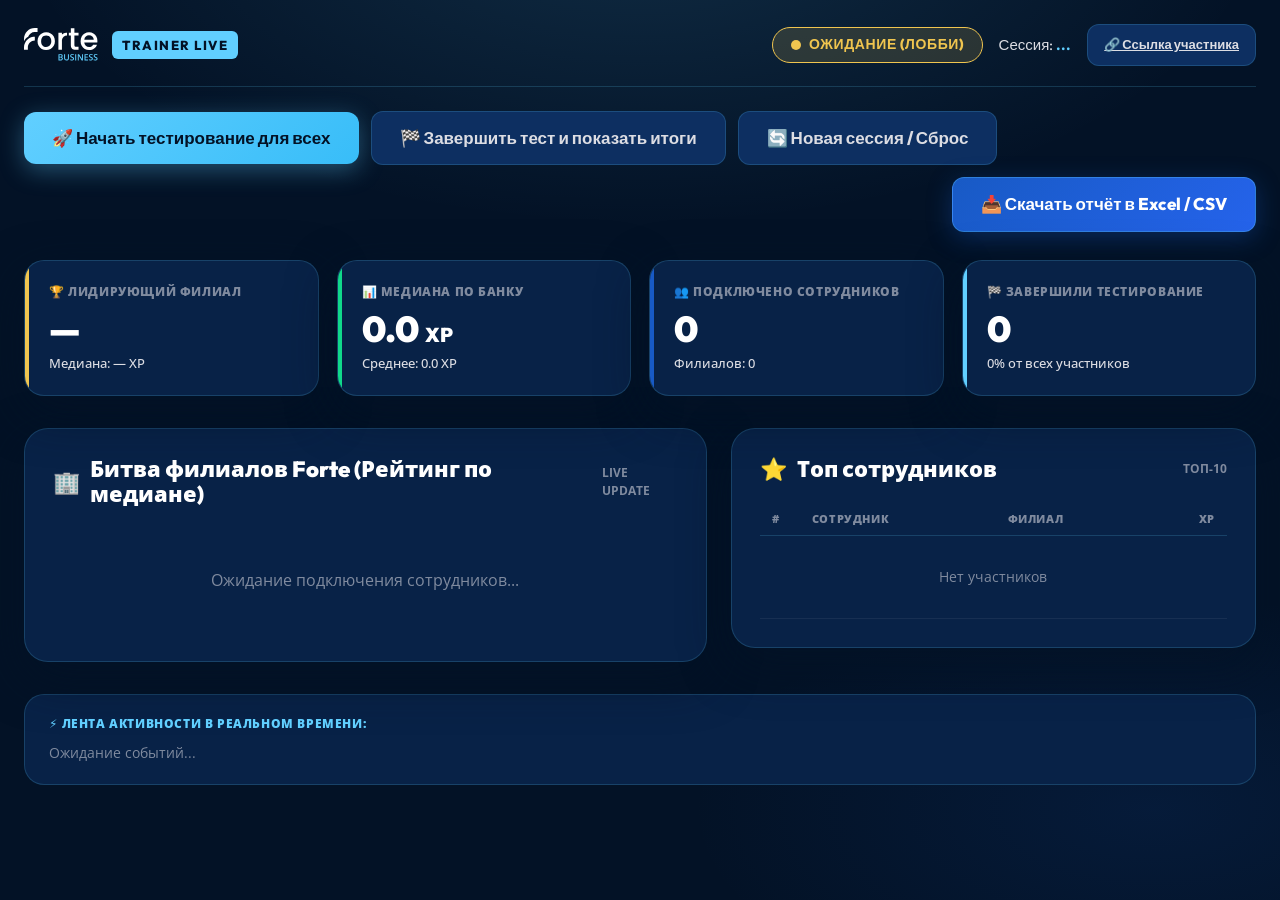
==== admin.html @ d5b1cd5f "feat: real-time filial battle ranking, trainer admin panel, and live multiplayer sync" ====
<!DOCTYPE html>
<html lang="ru">
<head>
  <meta charset="UTF-8" />
  <meta name="viewport" content="width=device-width, initial-scale=1.0" />
  <title>Forte Business — Панель тренера и битва филиалов</title>
  <link rel="preconnect" href="https://fonts.googleapis.com" />
  <link rel="preconnect" href="https://fonts.gstatic.com" crossorigin />
  <link href="https://fonts.googleapis.com/css2?family=Open+Sans:wght@300;400;500;600;700;800&family=Outfit:wght@600;700;800;900&display=swap" rel="stylesheet" />
  <link rel="stylesheet" href="style.css" />
  <style>
    /* Specific Admin & TV/Projector Styles */
    .admin-container {
      max-width: 1380px; margin: 0 auto; padding: 24px 24px 80px;
    }
    .admin-topbar {
      display: flex; align-items: center; justify-content: space-between;
      flex-wrap: wrap; gap: 16px; margin-bottom: 24px;
      padding-bottom: 20px; border-bottom: 1.5px solid var(--border);
    }
    .admin-brand {
      display: flex; align-items: center; gap: 14px;
    }
    .admin-logo { height: 34px; width: auto; }
    .admin-badge {
      font-family: 'Outfit', sans-serif; font-size: 13px; font-weight: 800;
      color: #031226; background: var(--fb-sky);
      border-radius: 6px; padding: 4px 10px; letter-spacing: 1.5px;
    }

    /* Status Pill */
    .status-indicator {
      display: inline-flex; align-items: center; gap: 8px;
      padding: 6px 18px; border-radius: 99px;
      font-family: 'Outfit', sans-serif; font-size: 14px; font-weight: 900;
      text-transform: uppercase; letter-spacing: 0.6px;
    }
    .status-indicator.lobby {
      background: rgba(240,197,79,0.15); border: 1.5px solid var(--fb-gold); color: var(--fb-gold);
    }
    .status-indicator.active {
      background: rgba(16,217,138,0.15); border: 1.5px solid var(--green); color: var(--green);
    }
    .status-indicator.finished {
      background: rgba(97,207,255,0.15); border: 1.5px solid var(--fb-sky); color: var(--fb-sky);
    }
    .status-dot {
      width: 10px; height: 10px; border-radius: 50%;
      background: currentColor; animation: pulse 1.5s infinite;
    }

    /* Action Controls */
    .admin-controls-bar {
      display: flex; gap: 12px; flex-wrap: wrap; align-items: center;
      margin-bottom: 28px;
    }

    /* KPI Grid */
    .kpi-grid {
      display: grid; grid-template-columns: repeat(auto-fit, minmax(260px, 1fr));
      gap: 18px; margin-bottom: 32px;
    }
    .kpi-card {
      background: var(--surface); border: 1.5px solid var(--border);
      border-radius: 20px; padding: 22px 24px;
      position: relative; overflow: hidden; box-shadow: var(--shadow);
    }
    .kpi-card::before {
      content: ''; position: absolute; left: 0; top: 0; bottom: 0; width: 4px;
      background: var(--fb-sky);
    }
    .kpi-card.gold::before  { background: var(--fb-gold); }
    .kpi-card.green::before { background: var(--green); }
    .kpi-card.blue::before  { background: var(--fb-blue); }

    .kpi-label {
      font-size: 12px; font-weight: 800; color: var(--muted);
      text-transform: uppercase; letter-spacing: 0.6px; margin-bottom: 8px;
    }
    .kpi-value {
      font-family: 'Outfit', sans-serif; font-size: 36px; font-weight: 900;
      color: #fff; line-height: 1.1; margin-bottom: 4px;
    }
    .kpi-sub { font-size: 13px; color: var(--text2); font-weight: 500; }

    /* Battle & Leaderboard Grid */
    .battle-grid {
      display: grid; grid-template-columns: 1.3fr 1fr; gap: 24px;
      align-items: start; margin-bottom: 32px;
    }
    @media (max-width: 960px) {
      .battle-grid { grid-template-columns: 1fr; }
    }

    /* Filial Battle Cards */
    .filial-battle-box {
      background: var(--surface); border: 1.5px solid var(--border);
      border-radius: 24px; padding: 28px; box-shadow: var(--shadow);
    }
    .section-header-row {
      display: flex; align-items: center; justify-content: space-between;
      margin-bottom: 20px;
    }
    .filial-list {
      display: flex; flex-direction: column; gap: 12px;
    }
    .filial-item {
      background: var(--surface2); border: 1.5px solid var(--border);
      border-radius: 16px; padding: 14px 18px;
      display: flex; flex-direction: column; gap: 8px;
      transition: all 0.25s ease;
    }
    .filial-item.rank-1 {
      border-color: var(--fb-gold);
      background: linear-gradient(135deg, rgba(240,197,79,0.12), var(--surface2));
      box-shadow: 0 0 24px rgba(240,197,79,0.2);
    }
    .filial-item.rank-2 {
      border-color: var(--fb-sky);
      background: linear-gradient(135deg, rgba(97,207,255,0.1), var(--surface2));
    }
    .filial-item.rank-3 {
      border-color: #f97316;
      background: linear-gradient(135deg, rgba(249,115,22,0.1), var(--surface2));
    }
    .filial-item-top {
      display: flex; align-items: center; justify-content: space-between;
    }
    .filial-rank-name {
      display: flex; align-items: center; gap: 12px;
    }
    .filial-pos-badge {
      font-family: 'Outfit', sans-serif; font-size: 15px; font-weight: 900;
      width: 32px; height: 32px; border-radius: 8px;
      display: flex; align-items: center; justify-content: center;
      background: var(--surface3); color: var(--text2);
    }
    .filial-item.rank-1 .filial-pos-badge { background: var(--fb-gold); color: #031226; }
    .filial-item.rank-2 .filial-pos-badge { background: var(--fb-sky); color: #031226; }
    .filial-item.rank-3 .filial-pos-badge { background: #f97316; color: #fff; }

    .filial-title {
      font-family: 'Outfit', sans-serif; font-size: 18px; font-weight: 800; color: #fff;
    }
    .filial-metrics {
      display: flex; align-items: baseline; gap: 14px;
    }
    .filial-median-pill {
      font-family: 'Outfit', sans-serif; font-size: 18px; font-weight: 900;
      color: var(--fb-sky);
    }
    .filial-count-tag {
      font-size: 12px; color: var(--muted); font-weight: 600;
    }
    .filial-bar-rail {
      height: 8px; background: var(--surface3); border-radius: 99px; overflow: hidden;
    }
    .filial-bar-fill {
      height: 100%; border-radius: 99px;
      background: linear-gradient(90deg, var(--fb-blue), var(--fb-sky));
      transition: width 0.6s cubic-bezier(0.34, 1.56, 0.64, 1);
    }

    /* Player Leaderboard */
    .player-leaderboard-box {
      background: var(--surface); border: 1.5px solid var(--border);
      border-radius: 24px; padding: 28px; box-shadow: var(--shadow);
    }
    .player-table {
      width: 100%; border-collapse: collapse;
    }
    .player-table th {
      text-align: left; font-size: 11px; font-weight: 800; color: var(--muted);
      text-transform: uppercase; letter-spacing: 0.6px; padding: 8px 12px;
      border-bottom: 1.5px solid var(--border);
    }
    .player-table td {
      padding: 12px; border-bottom: 1px solid rgba(255,255,255,0.06);
      font-size: 14px; vertical-align: middle;
    }
    .player-name-cell {
      display: flex; align-items: center; gap: 10px; font-weight: 700;
    }
    .player-filial-tag {
      display: inline-block; font-size: 11px; font-weight: 700;
      background: var(--surface2); border: 1px solid var(--border);
      border-radius: 6px; padding: 2px 8px; color: var(--fb-sky);
    }

    /* Live Feed */
    .live-feed-box {
      background: var(--surface); border: 1.5px solid var(--border);
      border-radius: 20px; padding: 20px 24px;
    }
    .live-feed-list {
      display: flex; flex-direction: column; gap: 8px; max-height: 180px; overflow-y: auto;
    }
    .feed-item {
      font-size: 13.5px; color: var(--text2); display: flex; align-items: center; gap: 10px;
    }
    .feed-time { font-size: 11px; color: var(--muted); font-family: monospace; }
  </style>
</head>
<body>
  <div class="admin-container">
    <!-- Top Bar -->
    <header class="admin-topbar">
      <div class="admin-brand">
        <img src="content/forte-business-dark.svg" alt="Forte Business" class="admin-logo" />
        <span class="admin-badge">TRAINER LIVE</span>
      </div>

      <div style="display:flex;align-items:center;gap:16px;">
        <div class="status-indicator lobby" id="session-status-badge">
          <span class="status-dot"></span>
          <span id="session-status-text">ОЖИДАНИЕ (ЛОББИ)</span>
        </div>
        <div style="font-family:'Outfit',sans-serif;font-size:15px;color:var(--text2);">
          Сессия: <strong id="session-id-display" style="color:var(--fb-sky);">...</strong>
        </div>
        <a href="/" target="_blank" class="btn btn-ghost" style="min-height:42px;padding:8px 16px;font-size:13px;">
          🔗 Ссылка участника
        </a>
      </div>
    </header>

    <!-- Admin Controls Bar -->
    <div class="admin-controls-bar">
      <button class="btn btn-primary" id="btn-start" style="min-height:50px;">
        🚀 Начать тестирование для всех
      </button>
      <button class="btn btn-ghost" id="btn-finish" style="min-height:50px;">
        🏁 Завершить тест и показать итоги
      </button>
      <button class="btn btn-ghost" id="btn-reset" style="min-height:50px;">
        🔄 Новая сессия / Сброс
      </button>
      <button class="btn btn-gold" id="btn-export" style="min-height:50px;margin-left:auto;">
        📥 Скачать отчёт в Excel / CSV
      </button>
    </div>

    <!-- Big KPI Grid -->
    <div class="kpi-grid">
      <div class="kpi-card gold">
        <div class="kpi-label">🏆 Лидирующий филиал</div>
        <div class="kpi-value" id="kpi-leader-filial">—</div>
        <div class="kpi-sub" id="kpi-leader-sub">Медиана: — XP</div>
      </div>

      <div class="kpi-card green">
        <div class="kpi-label">📊 Медиана по банку</div>
        <div class="kpi-value" id="kpi-bank-median">0.0 <span style="font-size:20px;">XP</span></div>
        <div class="kpi-sub" id="kpi-bank-avg">Среднее: 0.0 XP</div>
      </div>

      <div class="kpi-card blue">
        <div class="kpi-label">👥 Подключено сотрудников</div>
        <div class="kpi-value" id="kpi-total-players">0</div>
        <div class="kpi-sub" id="kpi-filials-count">Филиалов: 0</div>
      </div>

      <div class="kpi-card">
        <div class="kpi-label">🏁 Завершили тестирование</div>
        <div class="kpi-value" id="kpi-finished-players">0</div>
        <div class="kpi-sub" id="kpi-finished-pct">0% от всех участников</div>
      </div>
    </div>

    <!-- Main Live Arena -->
    <div class="battle-grid">
      <!-- Left: Battle of Filials -->
      <div class="filial-battle-box">
        <div class="section-header-row">
          <h2 style="font-size:22px;font-weight:900;display:flex;align-items:center;gap:10px;">
            <span>🏢</span> Битва филиалов Forte (Рейтинг по медиане)
          </h2>
          <span style="font-size:12px;color:var(--muted);font-weight:700;">LIVE UPDATE</span>
        </div>

        <div class="filial-list" id="filial-list">
          <div style="text-align:center;color:var(--muted);padding:40px 0;">
            Ожидание подключения сотрудников...
          </div>
        </div>
      </div>

      <!-- Right: Individual Top Players -->
      <div class="player-leaderboard-box">
        <div class="section-header-row">
          <h2 style="font-size:22px;font-weight:900;display:flex;align-items:center;gap:10px;">
            <span>⭐</span> Топ сотрудников
          </h2>
          <span style="font-size:12px;color:var(--muted);font-weight:700;">ТОП-10</span>
        </div>

        <table class="player-table">
          <thead>
            <tr>
              <th style="width:40px;">#</th>
              <th>Сотрудник</th>
              <th>Филиал</th>
              <th style="text-align:right;">XP</th>
            </tr>
          </thead>
          <tbody id="player-table-body">
            <tr>
              <td colspan="4" style="text-align:center;color:var(--muted);padding:30px 0;">
                Нет участников
              </td>
            </tr>
          </tbody>
        </table>
      </div>
    </div>

    <!-- Live Event Feed -->
    <div class="live-feed-box">
      <div style="font-size:12px;font-weight:800;color:var(--fb-sky);text-transform:uppercase;letter-spacing:0.6px;margin-bottom:10px;">
        ⚡ Лента активности в реальном времени:
      </div>
      <div class="live-feed-list" id="live-feed-list">
        <div class="feed-item" style="color:var(--muted);">Ожидание событий...</div>
      </div>
    </div>
  </div>

  <script>
    const ADMIN_PWD = 'forte2026';
    let pollInterval = null;

    async function fetchStats() {
      try {
        const resp = await fetch('/api/stats?t=' + Date.now());
        if (!resp.ok) return;
        const data = await resp.json();
        renderDashboard(data);
      } catch (e) {
        console.error('Fetch error:', e);
      }
    }

    function renderDashboard(data) {
      // Status Badge
      const statusBadge = document.getElementById('session-status-badge');
      const statusText  = document.getElementById('session-status-text');
      const sessId      = document.getElementById('session-id-display');

      sessId.textContent = data.sessionId || '—';
      if (data.status === 'lobby') {
        statusBadge.className = 'status-indicator lobby';
        statusText.textContent = '⏳ ОЖИДАНИЕ (ЛОББИ)';
      } else if (data.status === 'active') {
        statusBadge.className = 'status-indicator active';
        statusText.textContent = '⚡ ИДЁТ ТЕСТИРОВАНИЕ';
      } else {
        statusBadge.className = 'status-indicator finished';
        statusText.textContent = '🏁 ТЕСТ ЗАВЕРШЁН';
      }

      // KPI
      document.getElementById('kpi-bank-median').innerHTML = `${data.bankMedianXP} <span style="font-size:20px;">XP</span>`;
      document.getElementById('kpi-bank-avg').textContent = `Среднее: ${data.bankAvgXP} XP`;
      document.getElementById('kpi-total-players').textContent = data.totalPlayers;
      document.getElementById('kpi-filials-count').textContent = `Филиалов: ${data.filials.length}`;
      document.getElementById('kpi-finished-players').textContent = data.finishedPlayers;

      const pct = data.totalPlayers > 0 ? Math.round((data.finishedPlayers / data.totalPlayers) * 100) : 0;
      document.getElementById('kpi-finished-pct').textContent = `${pct}% от всех участников`;

      // Top Filial
      const topFilial = data.filials[0];
      if (topFilial) {
        document.getElementById('kpi-leader-filial').textContent = topFilial.filial;
        document.getElementById('kpi-leader-sub').textContent = `Медиана: ${topFilial.medianXP} XP (${topFilial.count} чел.)`;
      } else {
        document.getElementById('kpi-leader-filial').textContent = '—';
        document.getElementById('kpi-leader-sub').textContent = 'Медиана: —';
      }

      // Filial Battle List
      const filialContainer = document.getElementById('filial-list');
      if (data.filials.length === 0) {
        filialContainer.innerHTML = `
          <div style="text-align:center;color:var(--muted);padding:40px 0;">
            Ожидание подключения сотрудников по филиалам...
          </div>
        `;
      } else {
        const maxMed = Math.max(...data.filials.map(f => f.medianXP), 1);
        filialContainer.innerHTML = data.filials.map(f => {
          const rankCls = f.rank <= 3 ? `rank-${f.rank}` : '';
          const barWidth = Math.min(100, Math.max(10, Math.round((f.medianXP / maxMed) * 100)));
          const medal = f.rank === 1 ? '🥇' : f.rank === 2 ? '🥈' : f.rank === 3 ? '🥉' : f.rank;

          return `
            <div class="filial-item ${rankCls}">
              <div class="filial-item-top">
                <div class="filial-rank-name">
                  <div class="filial-pos-badge">${medal}</div>
                  <div class="filial-title">${esc(f.filial)}</div>
                </div>
                <div class="filial-metrics">
                  <span class="filial-median-pill">${f.medianXP} XP</span>
                  <span class="filial-count-tag">${f.count} чел.</span>
                </div>
              </div>
              <div class="filial-bar-rail">
                <div class="filial-bar-fill" style="width:${barWidth}%;"></div>
              </div>
            </div>
          `;
        }).join('');
      }

      // Player Leaderboard Table
      const pTable = document.getElementById('player-table-body');
      if (data.leaderboard.length === 0) {
        pTable.innerHTML = `<tr><td colspan="4" style="text-align:center;color:var(--muted);padding:30px 0;">Нет участников</td></tr>`;
      } else {
        pTable.innerHTML = data.leaderboard.slice(0, 10).map((p, idx) => {
          const medal = idx === 0 ? '🥇' : idx === 1 ? '🥈' : idx === 2 ? '🥉' : idx + 1;
          return `
            <tr>
              <td style="font-weight:800;color:${idx < 3 ? 'var(--fb-sky)' : 'var(--muted)'};">${medal}</td>
              <td>
                <div class="player-name-cell">
                  <span style="font-size:20px;">${p.avatar || '👤'}</span>
                  <span>${esc(p.name)}</span>
                </div>
              </td>
              <td>
                <span class="player-filial-tag">${esc(p.filial)}</span>
              </td>
              <td style="text-align:right;font-family:'Outfit',sans-serif;font-weight:900;color:var(--fb-sky);font-size:16px;">
                ${p.xp}
              </td>
            </tr>
          `;
        }).join('');
      }

      // Live Feed
      const feedContainer = document.getElementById('live-feed-list');
      if (data.recentEvents && data.recentEvents.length > 0) {
        feedContainer.innerHTML = data.recentEvents.slice().reverse().map(ev => `
          <div class="feed-item">
            <span class="feed-time">${esc(ev.time)}</span>
            <span>${esc(ev.text)}</span>
          </div>
        `).join('');
      }
    }

    const esc = s => String(s == null ? '' : s).replace(/[&<>"']/g, c =>
      ({ '&':'&amp;', '<':'&lt;', '>':'&gt;', '"':'&quot;', "'":'&#39;' }[c]));

    // Actions
    document.getElementById('btn-start').addEventListener('click', async () => {
      if (!confirm('Запустить тестирование для всех подключенных участников?')) return;
      await fetch('/api/admin/start', {
        method: 'POST',
        headers: { 'Content-Type': 'application/json' },
        body: JSON.stringify({ password: ADMIN_PWD })
      });
      fetchStats();
    });

    document.getElementById('btn-finish').addEventListener('click', async () => {
      if (!confirm('Завершить тестирование и подвести итоги битвы филиалов?')) return;
      await fetch('/api/admin/finish', {
        method: 'POST',
        headers: { 'Content-Type': 'application/json' },
        body: JSON.stringify({ password: ADMIN_PWD })
      });
      fetchStats();
    });

    document.getElementById('btn-reset').addEventListener('click', async () => {
      if (!confirm('Сбросить текущую сессию и открыть чистое лобби для новой группы?')) return;
      await fetch('/api/admin/reset', {
        method: 'POST',
        headers: { 'Content-Type': 'application/json' },
        body: JSON.stringify({ password: ADMIN_PWD })
      });
      fetchStats();
    });

    document.getElementById('btn-export').addEventListener('click', () => {
      window.location.href = `/api/admin/export?pwd=${ADMIN_PWD}`;
    });

    // Start live polling every 2 seconds
    fetchStats();
    pollInterval = setInterval(fetchStats, 2000);
  </script>
</body>
</html>
---- style.css ----
/* ============================================================
   FORTE BUSINESS QUEST — Design System & Visual Engine
   Strictly aligned with official Forte Business Brandbook:
   - Primary: Forte Business Navy (#072146)
   - Brand Accent: Forte Sky Blue (#61CFFF)
   - Interactive Blue: (#185AC5)
   - Secondary / Coral: (#FC9385)
   - Gold Swatch: (#F0C54F)
   - Typography: Open Sans (Google Fonts) & Outfit Display
   ============================================================ */

@import url('https://fonts.googleapis.com/css2?family=Open+Sans:wght@300;400;500;600;700;800&family=Outfit:wght@600;700;800;900&display=swap');

/* ── Forte Business Brand Tokens ── */
:root {
  /* Brandbook Palette */
  --fb-navy:         #072146;   /* Official Forte Business Primary Navy */
  --fb-sky:          #61CFFF;   /* Official Forte Business Sky Blue */
  --fb-sky-glow:     rgba(97, 207, 255, 0.4);
  --fb-sky-dim:      rgba(97, 207, 255, 0.15);
  --fb-blue:         #185AC5;   /* Forte Digital Interactive Blue */
  --fb-blue-hover:   #1e6ce6;
  --fb-dark:         #031226;   /* Main background */
  --fb-dark-alt:     #051833;
  --fb-card:         #082247;   /* Elevated card surface */
  --fb-card2:        #0d2f61;   /* Hover / Input surface */
  --fb-card3:        #133c7b;   /* Highlight surface */
  --fb-slate:        #808B9F;   /* Brandbook Slate / Muted */
  --fb-coral:        #FC9385;   /* Brandbook Coral Sunshine */
  --fb-gold:         #F0C54F;   /* Brandbook Gold (XP / Badges) */
  --fb-green:        #10D98A;   /* Success */
  --fb-red:          #FF5572;   /* Error */

  /* Aliases */
  --bg:              var(--fb-dark);
  --bg2:             var(--fb-dark-alt);
  --surface:         var(--fb-card);
  --surface2:        var(--fb-card2);
  --surface3:        var(--fb-card3);
  --border:          rgba(97, 207, 255, 0.18);
  --border2:         rgba(97, 207, 255, 0.35);
  --blue:            var(--fb-sky);
  --blue-dim:        var(--fb-blue);
  --gold:            var(--fb-gold);
  --green:           var(--fb-green);
  --red:             var(--fb-coral);
  --text:            #FFFFFF;
  --text2:           #DCDDE3;
  --muted:           var(--fb-slate);

  --radius:          20px;
  --radius-sm:       12px;
  --radius-xs:       8px;
  --shadow:          0 16px 48px rgba(3, 18, 38, 0.7);
  --shadow-neon:     0 0 32px rgba(97, 207, 255, 0.25);
  --tr:              0.22s cubic-bezier(0.4, 0, 0.2, 1);
  font-family: 'Open Sans', system-ui, -apple-system, sans-serif;
}

/* ── Reset & Base ── */
*, *::before, *::after { box-sizing: border-box; margin: 0; padding: 0; }
html { scroll-behavior: smooth; }
body {
  background: var(--bg);
  background-image: 
    radial-gradient(ellipse 70% 50% at 50% -10%, rgba(97,207,255,0.14) 0%, transparent 70%),
    radial-gradient(ellipse 60% 40% at 90% 90%, rgba(24,90,197,0.12) 0%, transparent 60%);
  color: var(--text);
  min-height: 100vh;
  line-height: 1.55;
  -webkit-font-smoothing: antialiased;
  overflow-x: hidden;
}
h1,h2,h3,h4 { font-family: 'Outfit', 'Open Sans', sans-serif; line-height: 1.15; }
button { cursor: pointer; font-family: inherit; }

/* ── Confetti Canvas ── */
#confetti-canvas {
  position: fixed; inset: 0;
  pointer-events: none; z-index: 9999;
  display: none;
}

#root { min-height: 100vh; }

/* ── Splash ── */
.splash {
  display: flex; flex-direction: column;
  align-items: center; justify-content: center;
  min-height: 100vh; gap: 16px;
  animation: fadeIn 0.4s ease;
}
.splash-logo-img { width: 220px; height: auto; animation: float 2.5s ease-in-out infinite; }
.splash-title {
  font-family: 'Outfit', sans-serif; font-size: 28px; font-weight: 900;
  color: var(--fb-sky); letter-spacing: 4px;
}
.splash-sub   { color: var(--muted); font-size: 15px; font-weight: 500; }

/* ══════════════════════════════════════════
   HUD (Top Header)
══════════════════════════════════════════ */
.hud {
  position: sticky; top: 0; z-index: 200;
  background: rgba(7, 33, 70, 0.92);
  backdrop-filter: blur(14px); -webkit-backdrop-filter: blur(14px);
  border-bottom: 1.5px solid var(--border);
  padding: 12px 24px;
  display: flex; align-items: center; gap: 16px;
}
.hud-logo {
  display: flex; align-items: center; gap: 10px;
  text-decoration: none; transition: transform var(--tr);
}
.hud-logo:hover { transform: scale(1.03); }
.forte-logo-img { height: 28px; width: auto; display: block; }
.hud-app-tag {
  font-family: 'Outfit', sans-serif; font-size: 13px; font-weight: 900;
  color: #031226; background: var(--fb-sky);
  border-radius: 6px; padding: 3px 8px; letter-spacing: 1.5px;
}
.hud-sep { width: 1.5px; height: 26px; background: var(--border); margin: 0 4px; }
.hud-av  { font-size: 26px; }
.hud-name { font-weight: 700; font-size: 14px; color: var(--text); }
.hud-rank {
  font-size: 12px; font-weight: 700;
  background: var(--surface2); border: 1px solid var(--border);
  border-radius: 99px; padding: 4px 12px; color: var(--fb-sky);
  display: flex; align-items: center; gap: 5px;
}
.hud-pill {
  display: flex; align-items: center; gap: 6px;
  background: linear-gradient(135deg, rgba(97,207,255,0.18), rgba(97,207,255,0.06));
  border: 1px solid var(--fb-sky); border-radius: 99px;
  padding: 4px 14px; margin-left: auto;
}
.hud-pill-lbl { font-size: 11px; font-weight: 800; color: var(--fb-sky); }
.hud-pill-val { font-family: 'Outfit', sans-serif; font-size: 16px; font-weight: 900; color: #fff; }
.hud-btn {
  background: var(--surface2); border: 1px solid var(--border);
  border-radius: 99px; color: var(--text2); font-size: 13px; font-weight: 700;
  padding: 8px 16px; transition: all var(--tr);
  display: flex; align-items: center; gap: 6px;
}
.hud-btn:hover { background: var(--surface3); border-color: var(--fb-sky); color: #fff; }

/* ══════════════════════════════════════════
   LOGIN SCREEN
══════════════════════════════════════════ */
.login-screen {
  min-height: 100vh;
  display: flex; align-items: center; justify-content: center;
  padding: 24px; position: relative; overflow: hidden;
}
.login-bg {
  position: absolute; inset: 0;
  background:
    radial-gradient(ellipse 60% 50% at 20% 30%, rgba(97,207,255,0.18) 0%, transparent 70%),
    radial-gradient(ellipse 50% 60% at 80% 70%, rgba(24,90,197,0.14) 0%, transparent 70%),
    radial-gradient(ellipse 40% 40% at 50% 10%, rgba(7,33,70,0.3) 0%, transparent 60%);
}
.login-card {
  position: relative;
  background: var(--surface);
  border: 1.5px solid var(--border);
  border-radius: 28px;
  padding: 44px 38px;
  max-width: 530px; width: 100%;
  box-shadow: var(--shadow);
  animation: slideUp 0.4s ease;
}
.login-brand-header {
  text-align: center; margin-bottom: 24px;
}
.login-logo-img {
  width: 200px; height: auto; margin-bottom: 12px;
  filter: drop-shadow(0 4px 18px rgba(97,207,255,0.3));
}
.login-title    { text-align: center; font-size: 30px; font-weight: 900; margin-bottom: 8px; color: #fff; }
.login-title span { color: var(--fb-sky); }
.login-subtitle { text-align: center; color: var(--text2); font-size: 14.5px; line-height: 1.65; margin-bottom: 26px; }

.field-label    { display: block; font-size: 13px; font-weight: 700; color: var(--fb-sky); margin-bottom: 8px; letter-spacing: 0.3px; }
.field-input {
  width: 100%; background: var(--surface2);
  border: 1.5px solid var(--border); border-radius: var(--radius-sm);
  padding: 16px 18px; font-size: 16.5px; font-family: 'Open Sans', sans-serif;
  color: var(--text); outline: none;
  transition: border-color var(--tr), box-shadow var(--tr);
  margin-bottom: 22px;
}
.field-input:focus { border-color: var(--fb-sky); box-shadow: 0 0 0 3px rgba(97,207,255,0.22); }
.avatar-label { display: block; font-size: 13px; font-weight: 700; color: var(--fb-sky); margin-bottom: 12px; }
.avatar-grid  { display: grid; grid-template-columns: repeat(5,1fr); gap: 10px; margin-bottom: 26px; }
.avatar-btn {
  aspect-ratio: 1; background: var(--surface2);
  border: 2px solid var(--border); border-radius: 14px;
  font-size: 28px; display: flex; align-items: center; justify-content: center;
  transition: all var(--tr);
}
.avatar-btn:hover { border-color: var(--fb-sky); background: var(--surface3); transform: scale(1.08); }
.avatar-btn.active {
  border-color: var(--fb-sky);
  background: var(--fb-sky-dim);
  box-shadow: 0 0 20px var(--fb-sky-glow);
  transform: scale(1.1);
}

/* ══════════════════════════════════════════
   BUTTONS
══════════════════════════════════════════ */
.btn {
  display: inline-flex; align-items: center; justify-content: center; gap: 9px;
  padding: 16px 28px; border-radius: var(--radius-sm);
  font-family: 'Outfit', sans-serif; font-size: 17px; font-weight: 800;
  border: none; outline: none; transition: all var(--tr);
  user-select: none; min-height: 56px; text-align: center; line-height: 1.2;
}
.btn:focus-visible { outline: 3px solid var(--fb-sky); outline-offset: 3px; }
.btn:active        { transform: scale(0.97); }

/* Forte Business Signature Primary Button (Sky Blue) */
.btn-primary {
  background: linear-gradient(135deg, var(--fb-sky), #38bdf8);
  color: #031226; box-shadow: 0 6px 24px rgba(97,207,255,0.35);
}
.btn-primary:hover {
  transform: translateY(-2px);
  box-shadow: 0 8px 30px rgba(97,207,255,0.55);
}

.btn-gold {
  background: linear-gradient(135deg, var(--fb-blue), #2563eb);
  color: #fff; box-shadow: 0 6px 24px rgba(24,90,197,0.35);
  border: 1px solid rgba(97,207,255,0.3);
}
.btn-gold:hover { transform: translateY(-2px); box-shadow: 0 8px 30px rgba(24,90,197,0.55); }

.btn-ghost {
  background: var(--surface2); color: var(--text2);
  border: 1.5px solid var(--border);
}
.btn-ghost:hover { background: var(--surface3); color: #fff; border-color: var(--fb-sky); }
.btn-full { width: 100%; }
.btn:disabled { opacity: 0.45; cursor: not-allowed; pointer-events: none; }

/* ══════════════════════════════════════════
   MAP / CASES SCREEN
══════════════════════════════════════════ */
.map-screen { max-width: 1140px; margin: 0 auto; padding: 32px 20px 80px; }
.map-hero {
  text-align: center; margin-bottom: 36px;
  animation: fadeIn 0.4s ease;
}
.map-hero-badge {
  display: inline-flex; align-items: center; gap: 8px;
  background: var(--fb-sky-dim); border: 1px solid var(--fb-sky);
  border-radius: 99px; padding: 6px 18px; font-size: 13px; font-weight: 800;
  color: var(--fb-sky); margin-bottom: 14px;
}
.map-title { font-size: 38px; font-weight: 900; margin-bottom: 10px; color: #fff; }
.map-sub   { color: var(--text2); font-size: 16px; max-width: 650px; margin: 0 auto; line-height: 1.6; }

.case-grid { display: grid; grid-template-columns: repeat(auto-fill, minmax(330px, 1fr)); gap: 22px; margin-bottom: 38px; }
.case-card {
  background: var(--surface);
  border: 1.5px solid var(--border);
  border-radius: 22px; padding: 26px;
  display: flex; flex-direction: column; gap: 14px;
  transition: all 0.28s ease; cursor: pointer;
  position: relative; overflow: hidden;
}
.case-card::before {
  content: ''; position: absolute; top: 0; left: 0; right: 0; height: 4px;
  background: var(--fb-sky); transition: opacity var(--tr); opacity: 0.7;
}

.case-card:hover {
  transform: translateY(-5px);
  border-color: var(--fb-sky);
  box-shadow: 0 16px 40px rgba(3,18,38,0.7), var(--shadow-neon);
}
.case-card:hover::before { opacity: 1; height: 5px; }

.case-top { display: flex; align-items: center; justify-content: space-between; }
.case-icon {
  width: 54px; height: 54px; border-radius: 16px;
  background: var(--surface2); border: 1px solid var(--border);
  display: flex; align-items: center; justify-content: center;
  font-size: 30px;
}
.case-badges { display: flex; gap: 6px; }
.badge {
  font-size: 11px; font-weight: 800; border-radius: 99px;
  padding: 4px 10px; text-transform: uppercase; letter-spacing: 0.4px;
}
.badge-done { background: rgba(16,217,138,0.18); color: var(--green); border: 1px solid rgba(16,217,138,0.3); }
.badge-kind { background: var(--surface2); color: var(--fb-sky); border: 1px solid var(--border); }
.case-client { font-size: 13px; font-weight: 700; color: var(--fb-sky); letter-spacing: 0.3px; }
.case-title { font-family: 'Outfit', sans-serif; font-size: 18px; font-weight: 800; line-height: 1.35; color: var(--text); }
.case-request { font-size: 13.5px; color: var(--text2); line-height: 1.55; flex: 1; }
.case-footer {
  display: flex; align-items: center; justify-content: space-between;
  padding-top: 14px; border-top: 1px solid var(--border);
}
.case-footer-meta { font-size: 12px; color: var(--muted); font-weight: 600; }
.case-cta {
  background: none; border: none; font-family: 'Outfit', sans-serif;
  font-weight: 800; font-size: 14px; color: var(--fb-sky);
  display: flex; align-items: center; gap: 4px; transition: gap var(--tr);
}
.case-card:hover .case-cta { color: #fff; gap: 7px; }

/* ══════════════════════════════════════════
   VISUAL NOVEL / CONVERSATION ENGINE
══════════════════════════════════════════ */
.convo-screen { max-width: 1180px; margin: 0 auto; padding: 22px 20px 80px; }

.convo-nav {
  display: flex; align-items: center; justify-content: space-between;
  margin-bottom: 18px; flex-wrap: wrap; gap: 12px;
}
.back-btn {
  background: var(--surface2); border: 1px solid var(--border);
  color: var(--text2); border-radius: 99px; padding: 8px 18px;
  font-size: 13.5px; font-weight: 700; transition: all var(--tr);
}
.back-btn:hover { background: var(--surface3); color: #fff; border-color: var(--fb-sky); }
.convo-case-title {
  font-family: 'Outfit', sans-serif; font-weight: 800; font-size: 16px;
  color: var(--fb-sky); max-width: 650px; text-overflow: ellipsis; overflow: hidden; white-space: nowrap;
}

/* Stage Stepper */
.game-stepper {
  background: var(--surface); border: 1px solid var(--border);
  border-radius: 16px; padding: 12px 18px; margin-bottom: 22px;
  display: flex; align-items: center; justify-content: space-between; gap: 8px;
  overflow-x: auto;
}
.step-item {
  display: flex; align-items: center; gap: 8px; flex: 1; min-width: 140px;
  position: relative; opacity: 0.5; transition: all 0.3s ease;
}
.step-item.active { opacity: 1; }
.step-item.done   { opacity: 0.9; }
.step-num {
  width: 28px; height: 28px; border-radius: 50%;
  background: var(--surface2); border: 1.5px solid var(--border);
  font-family: 'Outfit', sans-serif; font-size: 13px; font-weight: 800;
  display: flex; align-items: center; justify-content: center;
  flex-shrink: 0; color: var(--muted); transition: all 0.3s ease;
}
.step-item.active .step-num {
  background: var(--fb-sky); border-color: var(--fb-sky); color: #031226;
  box-shadow: 0 0 16px var(--fb-sky-glow); transform: scale(1.1);
}
.step-item.done .step-num {
  background: var(--green); border-color: var(--green); color: #05140c;
}
.step-name { font-size: 12px; font-weight: 700; color: var(--text2); white-space: nowrap; }
.step-arrow { color: var(--muted); font-size: 12px; margin-left: auto; padding-right: 6px; }

/* Arena Layout */
.convo-layout {
  display: grid;
  grid-template-columns: 310px 1fr;
  gap: 24px;
  align-items: start;
}

/* ── CLIENT CHARACTER CARD ── */
.client-stage {
  background: var(--surface);
  border: 1.5px solid var(--border);
  border-radius: 24px;
  padding: 24px;
  position: sticky; top: 82px;
  display: flex; flex-direction: column; gap: 18px;
  box-shadow: var(--shadow);
  transition: all 0.3s ease;
}
.client-stage.happy { border-color: var(--green); box-shadow: 0 12px 40px rgba(16,217,138,0.25); }
.client-stage.skeptical { border-color: var(--red); box-shadow: 0 12px 40px rgba(252,147,133,0.25); }

.client-portrait-wrap {
  position: relative;
  display: flex; flex-direction: column; align-items: center; text-align: center;
}
.client-avatar-frame {
  width: 104px; height: 104px;
  border-radius: 30px;
  background: radial-gradient(circle at 35% 35%, var(--surface3), var(--surface2));
  border: 3px solid var(--border);
  display: flex; align-items: center; justify-content: center;
  position: relative;
  box-shadow: 0 10px 30px rgba(0,0,0,0.5);
  transition: all 0.3s cubic-bezier(0.34, 1.56, 0.64, 1);
  animation: clientBreathe 3.5s ease-in-out infinite;
}
.client-avatar-emoji { font-size: 56px; user-select: none; transition: transform 0.2s ease; }

.client-avatar-frame.speaking {
  border-color: var(--fb-sky);
  box-shadow: 0 0 25px var(--fb-sky-glow);
  animation: clientSpeaking 0.6s ease-in-out infinite alternate;
}
.client-avatar-frame.happy {
  border-color: var(--green);
  box-shadow: 0 0 30px rgba(16,217,138,0.4);
  animation: clientNod 0.7s ease 2;
}
.client-avatar-frame.skeptical {
  border-color: var(--red);
  box-shadow: 0 0 30px rgba(252,147,133,0.4);
  animation: clientShake 0.45s ease 2;
}

/* Speaking Equalizer */
.speaking-eq {
  display: flex; align-items: flex-end; gap: 3px; height: 14px;
  position: absolute; bottom: 8px; right: 8px;
  background: rgba(3,18,38,0.9); padding: 3px 5px; border-radius: 6px;
  opacity: 0; transition: opacity 0.25s ease;
}
.client-avatar-frame.speaking .speaking-eq { opacity: 1; }
.eq-bar {
  width: 3px; background: var(--fb-sky); border-radius: 2px;
  animation: eqJump 0.5s ease-in-out infinite alternate;
}
.eq-bar:nth-child(1) { height: 6px; animation-delay: 0.1s; }
.eq-bar:nth-child(2) { height: 12px; animation-delay: 0.25s; }
.eq-bar:nth-child(3) { height: 8px; animation-delay: 0.05s; }
.eq-bar:nth-child(4) { height: 10px; animation-delay: 0.35s; }

/* Status Badge */
.client-status-badge {
  margin-top: 12px;
  display: inline-flex; align-items: center; gap: 6px;
  padding: 4px 12px; border-radius: 99px;
  font-size: 12px; font-weight: 700; letter-spacing: 0.3px;
  background: var(--surface2); border: 1px solid var(--border);
  color: var(--text2); transition: all 0.25s ease;
}
.client-status-badge.speaking {
  background: var(--fb-sky-dim); border-color: var(--fb-sky); color: var(--fb-sky);
}
.client-status-badge.happy {
  background: rgba(16,217,138,0.18); border-color: var(--green); color: var(--green);
}
.client-status-badge.skeptical {
  background: rgba(252,147,133,0.18); border-color: var(--red); color: var(--red);
}

.client-name-title {
  font-family: 'Outfit', sans-serif; font-size: 21px; font-weight: 900;
  color: var(--text); margin-top: 8px;
}
.client-archetype {
  font-size: 12px; color: var(--fb-sky); font-weight: 700;
  text-transform: uppercase; letter-spacing: 0.6px;
}

/* Dossier */
.dossier-box {
  background: var(--surface2); border: 1px solid var(--border);
  border-radius: 14px; padding: 14px;
}
.dossier-header {
  display: flex; align-items: center; justify-content: space-between;
  font-size: 11px; font-weight: 800; color: var(--fb-sky);
  text-transform: uppercase; letter-spacing: 0.8px; margin-bottom: 8px;
}
.dossier-row {
  display: flex; justify-content: space-between; align-items: baseline;
  font-size: 12.5px; padding: 4px 0; border-bottom: 1px dashed var(--border);
}
.dossier-row:last-child { border-bottom: none; }
.dossier-lbl { color: var(--muted); white-space: nowrap; margin-right: 8px; }
.dossier-val { color: var(--text); font-weight: 600; text-align: right; }

/* Trust Gauge */
.trust-widget {
  background: var(--surface2); border: 1px solid var(--border);
  border-radius: 16px; padding: 14px; position: relative;
}
.trust-header-row {
  display: flex; justify-content: space-between; align-items: center;
  margin-bottom: 8px;
}
.trust-title-text {
  font-size: 12px; font-weight: 800; color: var(--fb-sky);
  text-transform: uppercase; letter-spacing: 0.5px; display: flex; align-items: center; gap: 5px;
}
.trust-number-val {
  font-family: 'Outfit', sans-serif; font-size: 22px; font-weight: 900;
  transition: color 0.3s ease;
}
.trust-number-val.lo  { color: var(--red); }
.trust-number-val.mid { color: var(--fb-gold); }
.trust-number-val.hi  { color: var(--green); }

.trust-gauge-rail {
  height: 12px; background: var(--surface3);
  border-radius: 99px; overflow: hidden; position: relative;
}
.trust-gauge-bar {
  height: 100%; border-radius: 99px;
  transition: width 0.6s cubic-bezier(0.34, 1.56, 0.64, 1), background 0.4s ease;
}
.trust-gauge-bar.lo  { background: linear-gradient(90deg, #ff3355, var(--red)); }
.trust-gauge-bar.mid { background: linear-gradient(90deg, var(--fb-blue), var(--fb-sky)); }
.trust-gauge-bar.hi  { background: linear-gradient(90deg, var(--fb-sky), var(--green)); }

/* Floating Combat Text */
.floating-fx-container {
  position: absolute; top: -14px; right: 14px;
  pointer-events: none; z-index: 50;
}
.floating-pill {
  display: inline-flex; align-items: center; gap: 6px;
  padding: 6px 14px; border-radius: 99px;
  font-family: 'Outfit', sans-serif; font-size: 15px; font-weight: 900;
  box-shadow: 0 8px 24px rgba(0,0,0,0.5);
  animation: floatUpAndFade 1.8s forwards cubic-bezier(0.2, 0.8, 0.2, 1);
}
.floating-pill.pos {
  background: var(--green); color: #042213; box-shadow: 0 0 25px rgba(16,217,138,0.4);
}
.floating-pill.neg {
  background: var(--red); color: #041226; box-shadow: 0 0 25px rgba(252,147,133,0.4);
}

/* ── DIALOGUE DECK ── */
.dialogue-deck {
  display: flex; flex-direction: column; gap: 18px;
}

.chat-stream {
  display: flex; flex-direction: column; gap: 12px;
  max-height: 380px; overflow-y: auto; padding-right: 6px;
}
.chat-stream::-webkit-scrollbar { width: 6px; }
.chat-stream::-webkit-scrollbar-thumb { background: var(--surface3); border-radius: 99px; }

.chat-bubble {
  padding: 14px 18px; border-radius: 18px;
  max-width: 88%; font-size: 15px; line-height: 1.55;
  animation: bubbleIn 0.25s ease;
}
.chat-bubble.client {
  background: var(--surface); border: 1.5px solid var(--border);
  border-bottom-left-radius: 4px; align-self: flex-start;
}
.chat-bubble.you {
  background: linear-gradient(135deg, var(--fb-navy), var(--fb-blue));
  border: 1px solid var(--fb-sky);
  color: #fff; border-bottom-right-radius: 4px; align-self: flex-end;
  box-shadow: 0 6px 20px rgba(7,33,70,0.4);
}
.bubble-speaker-tag {
  display: block; font-size: 11px; font-weight: 800;
  text-transform: uppercase; letter-spacing: 0.6px; margin-bottom: 5px;
}
.chat-bubble.client .bubble-speaker-tag { color: var(--fb-sky); }
.chat-bubble.you .bubble-speaker-tag { color: var(--fb-sky); }

/* Active VN Frame */
.vn-dialogue-frame {
  background: var(--surface);
  border: 2px solid var(--border);
  border-radius: 22px;
  padding: 22px 26px;
  position: relative;
  box-shadow: var(--shadow);
  transition: border-color var(--tr);
}
.vn-dialogue-frame.speaking-glow {
  border-color: var(--fb-sky);
  box-shadow: 0 10px 40px rgba(3,18,38,0.7), 0 0 30px var(--fb-sky-glow);
}
.vn-dialogue-top {
  display: flex; align-items: center; justify-content: space-between;
  margin-bottom: 12px;
}
.vn-speaker-badge {
  display: inline-flex; align-items: center; gap: 7px;
  font-family: 'Outfit', sans-serif; font-size: 14px; font-weight: 800;
  color: var(--fb-sky); background: var(--fb-sky-dim);
  border: 1px solid var(--fb-sky); border-radius: 8px;
  padding: 4px 12px; text-transform: uppercase; letter-spacing: 0.5px;
}
.vn-skip-btn {
  background: var(--surface2); border: 1px solid var(--border);
  color: var(--muted); border-radius: 99px; padding: 5px 14px;
  font-size: 12px; font-weight: 700; transition: all var(--tr);
  display: flex; align-items: center; gap: 5px;
}
.vn-skip-btn:hover { background: var(--surface3); color: #fff; border-color: var(--fb-sky); }

.vn-dialogue-text {
  font-size: 16.5px; line-height: 1.6; color: var(--text);
  min-height: 52px; cursor: pointer;
}
.typewriter-cursor {
  display: inline-block; color: var(--fb-sky); font-weight: 900;
  margin-left: 2px; animation: cursorBlink 0.6s infinite;
}

/* RPG Choices */
.rpg-actions-container {
  display: flex; flex-direction: column; gap: 12px;
  animation: slideUp 0.35s ease;
}
.rpg-actions-title {
  font-size: 12px; font-weight: 800; color: var(--fb-sky);
  text-transform: uppercase; letter-spacing: 0.8px;
  display: flex; align-items: center; gap: 7px;
}
.rpg-choice-card {
  width: 100%; text-align: left;
  background: var(--surface);
  border: 1.5px solid var(--border);
  border-radius: 16px; padding: 18px 22px;
  font-size: 15px; font-family: 'Open Sans', sans-serif;
  color: var(--text); line-height: 1.55;
  transition: all var(--tr);
  display: flex; gap: 16px; align-items: flex-start;
  position: relative; overflow: hidden;
}
.rpg-choice-card::before {
  content: ''; position: absolute; left: 0; top: 0; bottom: 0; width: 4px;
  background: transparent; transition: background var(--tr);
}
.rpg-choice-card:hover {
  border-color: var(--fb-sky);
  background: var(--fb-sky-dim);
  transform: translateX(6px);
  box-shadow: 0 8px 24px rgba(0,0,0,0.3);
}
.rpg-choice-card:hover::before { background: var(--fb-sky); }

.rpg-key-badge {
  font-family: 'Outfit', sans-serif; font-size: 13px; font-weight: 900;
  width: 32px; height: 32px; border-radius: 9px;
  background: var(--surface2); border: 1px solid var(--border);
  color: var(--fb-sky);
  display: flex; align-items: center; justify-content: center;
  flex-shrink: 0; margin-top: 1px; transition: all var(--tr);
}
.rpg-choice-card:hover .rpg-key-badge {
  background: var(--fb-sky); color: #031226; border-color: var(--fb-sky);
  box-shadow: 0 0 12px var(--fb-sky-glow);
}

/* Coach Deck */
.coach-deck {
  background: var(--surface); border-radius: 18px;
  padding: 18px 22px; border: 1.5px solid var(--border);
  display: flex; gap: 16px; align-items: flex-start;
  animation: slideUp 0.3s ease;
}
.coach-deck.good {
  border-color: var(--green);
  background: linear-gradient(135deg, rgba(16,217,138,0.1), var(--surface));
}
.coach-deck.bad {
  border-color: var(--red);
  background: linear-gradient(135deg, rgba(252,147,133,0.12), var(--surface));
}
.coach-avatar-box {
  width: 48px; height: 48px; border-radius: 14px;
  background: var(--surface2); border: 1.5px solid var(--border);
  display: flex; align-items: center; justify-content: center;
  font-size: 26px; flex-shrink: 0;
}
.coach-deck.good .coach-avatar-box { border-color: var(--green); }
.coach-deck.bad .coach-avatar-box  { border-color: var(--red); }

.coach-content { flex: 1; }
.coach-title-row {
  display: flex; align-items: center; justify-content: space-between;
  margin-bottom: 6px;
}
.coach-name {
  font-family: 'Outfit', sans-serif; font-size: 14px; font-weight: 800;
  color: var(--fb-sky); text-transform: uppercase; letter-spacing: 0.5px;
}
.coach-score-tag {
  font-family: 'Outfit', sans-serif; font-size: 14px; font-weight: 900;
  padding: 3px 10px; border-radius: 99px;
}
.coach-score-tag.pos { background: rgba(16,217,138,0.2); color: var(--green); }
.coach-score-tag.neg { background: rgba(252,147,133,0.2); color: var(--red); }
.coach-body-text { font-size: 14.5px; line-height: 1.6; color: var(--text2); }

/* ══════════════════════════════════════════
   RESULT SCREEN
══════════════════════════════════════════ */
.result-screen { max-width: 780px; margin: 0 auto; padding: 24px 20px 80px; }
.result-hero {
  background: var(--surface); border: 1.5px solid var(--border);
  border-radius: 28px; padding: 42px 32px; text-align: center;
  margin-bottom: 24px; position: relative; overflow: hidden;
  box-shadow: var(--shadow);
}
.result-hero::before {
  content: ''; position: absolute; inset: 0;
  background: radial-gradient(ellipse at 50% 0%, rgba(97,207,255,0.18), transparent 60%);
}
.result-circle {
  width: 120px; height: 120px; border-radius: 50%;
  display: flex; align-items: center; justify-content: center;
  font-family: 'Outfit', sans-serif; font-size: 36px; font-weight: 900;
  margin: 0 auto 20px; position: relative;
  box-shadow: 0 12px 36px rgba(0,0,0,0.5);
}
.result-circle.great {
  background: linear-gradient(135deg, rgba(16,217,138,0.25), rgba(16,217,138,0.05));
  border: 3px solid var(--green); color: var(--green);
}
.result-circle.ok {
  background: linear-gradient(135deg, rgba(97,207,255,0.25), rgba(97,207,255,0.05));
  border: 3px solid var(--fb-sky); color: var(--fb-sky);
}
.result-circle.poor {
  background: linear-gradient(135deg, rgba(252,147,133,0.25), rgba(252,147,133,0.05));
  border: 3px solid var(--red); color: var(--red);
}

.result-title { font-size: 28px; font-weight: 900; margin-bottom: 10px; }
.result-note  { color: var(--text2); font-size: 15px; max-width: 540px; margin: 0 auto 22px; line-height: 1.65; }
.xp-badge {
  display: inline-flex; align-items: center; gap: 6px;
  background: linear-gradient(135deg, var(--fb-sky), #38bdf8);
  color: #031226; font-family: 'Outfit', sans-serif; font-size: 18px; font-weight: 900;
  padding: 8px 22px; border-radius: 99px;
  box-shadow: 0 6px 20px var(--fb-sky-glow);
}

.correct-product-box {
  background: var(--surface); border: 1.5px solid var(--border);
  border-radius: 20px; padding: 22px; margin-bottom: 24px;
  display: flex; gap: 18px; align-items: flex-start;
}
.correct-product-icon { font-size: 32px; flex-shrink: 0; }
.correct-product-label { font-size: 12px; font-weight: 800; color: var(--fb-sky); text-transform: uppercase; letter-spacing: 0.6px; margin-bottom: 4px; }
.correct-product-name { font-family: 'Outfit', sans-serif; font-size: 18px; font-weight: 900; color: #fff; margin-bottom: 6px; }
.correct-product-detail { font-size: 13.5px; color: var(--text2); line-height: 1.6; }

.action-row { display: flex; gap: 14px; flex-wrap: wrap; }

.review-section { display: flex; flex-direction: column; gap: 14px; }
.review-item {
  background: var(--surface); border: 1.5px solid var(--border);
  border-radius: 18px; padding: 20px 24px;
}
.review-item.ok   { border-left: 5px solid var(--green); }
.review-item.miss { border-left: 5px solid var(--red); }
.review-stage { font-size: 12px; font-weight: 800; color: var(--fb-sky); text-transform: uppercase; letter-spacing: 0.5px; margin-bottom: 6px; }
.review-result-tag { font-family: 'Outfit', sans-serif; font-size: 14px; font-weight: 800; margin-bottom: 8px; }
.review-result-tag.ok   { color: var(--green); }
.review-result-tag.miss { color: var(--red); }
.review-choice { font-size: 14.5px; font-style: italic; color: var(--text); margin-bottom: 8px; }
.review-why { font-size: 13.5px; color: var(--text2); line-height: 1.55; }

/* ══════════════════════════════════════════
   LEADERBOARD & CERTIFICATE
══════════════════════════════════════════ */
.lb-screen { max-width: 740px; margin: 0 auto; padding: 24px 20px 80px; }
.lb-head   { text-align: center; margin-bottom: 32px; }
.lb-head h1{ font-size: 32px; font-weight: 900; margin-bottom: 8px; }
.lb-head p { color: var(--muted); font-size: 15px; }
.lb-list   { display: flex; flex-direction: column; gap: 10px; }
.lb-item {
  background: var(--surface); border: 1.5px solid var(--border);
  border-radius: 16px; padding: 14px 20px;
  display: flex; align-items: center; gap: 16px;
  transition: all var(--tr);
}
.lb-item.me  { border-color: var(--fb-sky); background: var(--fb-sky-dim); }
.lb-pos { font-family: 'Outfit', sans-serif; font-size: 20px; font-weight: 900; width: 34px; text-align: center; }
.lb-pos.gold   { color: var(--fb-sky); }
.lb-pos.silver { color: #d1d5db; }
.lb-pos.bronze { color: #f97316; }
.lb-av   { font-size: 32px; }
.lb-info { flex: 1; }
.lb-name { font-weight: 800; font-size: 16px; }
.lb-rank { font-size: 12px; color: var(--muted); }
.lb-xp-group { text-align: right; }
.lb-xp-val   { font-family: 'Outfit', sans-serif; font-size: 20px; font-weight: 900; color: var(--fb-sky); }
.lb-xp-lbl   { font-size: 11px; color: var(--muted); font-weight: 700; }

.cert-screen { max-width: 780px; margin: 0 auto; padding: 24px 20px 80px; }
.cert-card {
  background: #fff; color: #111; border-radius: 24px; padding: 48px;
  text-align: center; position: relative;
  box-shadow: 0 20px 60px rgba(0,0,0,0.6);
  border: 4px double var(--fb-navy);
}
.cert-corner { position: absolute; font-size: 22px; opacity: 0.6; }
.cert-corner.tl { top: 16px; left: 16px; }
.cert-corner.tr { top: 16px; right: 16px; }
.cert-corner.bl { bottom: 16px; left: 16px; }
.cert-corner.br { bottom: 16px; right: 16px; }
.cert-logo-center { width: 180px; height: auto; margin: 0 auto 16px; display: block; }
.cert-issued { font-size: 13px; font-weight: 800; color: #888; text-transform: uppercase; letter-spacing: 2px; margin-bottom: 8px; }
.cert-name { font-family: 'Outfit', sans-serif; font-size: 32px; font-weight: 900; color: var(--fb-navy); margin-bottom: 14px; }
.cert-text { font-size: 16px; color: #444; line-height: 1.6; max-width: 560px; margin: 0 auto 24px; }
.cert-hr   { border: none; border-top: 1px solid #e5e7eb; margin: 20px 0; }
.cert-stats { display: flex; justify-content: space-around; }
.cert-stat-val { font-family: 'Outfit', sans-serif; font-size: 24px; font-weight: 900; color: var(--fb-navy); }
.cert-stat-val.gold { color: var(--fb-blue); }
.cert-stat-lbl { font-size: 12px; color: #666; font-weight: 600; margin-top: 2px; }
.cert-footer   { font-size: 12px; color: #999; }

/* ── CEREMONY OVERLAY ── */
.ceremony-overlay {
  position: fixed; inset: 0; background: rgba(3,18,38,0.88);
  backdrop-filter: blur(14px); -webkit-backdrop-filter: blur(14px);
  z-index: 500; display: flex; align-items: center; justify-content: center;
  padding: 24px; animation: fadeIn 0.3s ease;
}
.ceremony-card {
  background: var(--surface); border: 2px solid var(--fb-sky);
  border-radius: 32px; padding: 48px 36px; text-align: center;
  max-width: 440px; width: 100%;
  box-shadow: 0 24px 80px rgba(0,0,0,0.8), 0 0 50px var(--fb-sky-glow);
  animation: scaleIn 0.4s cubic-bezier(0.34,1.56,0.64,1);
}
.ceremony-stars { font-size: 48px; margin-bottom: 16px; }
.ceremony-lbl   { font-size: 12px; color: var(--fb-sky); letter-spacing: 2px; text-transform: uppercase; margin-bottom: 6px; }
.ceremony-title { font-family: 'Outfit', sans-serif; font-size: 32px; font-weight: 900; color: #fff; margin-bottom: 8px; }
.ceremony-sub   { color: var(--text2); font-size: 14.5px; margin-bottom: 26px; line-height: 1.6; }

/* ── KEYFRAME ANIMATIONS ── */
@keyframes fadeIn   { from { opacity: 0; } to { opacity: 1; } }
@keyframes slideUp  { from { opacity: 0; transform: translateY(18px); } to { opacity: 1; transform: translateY(0); } }
@keyframes scaleIn  { from { opacity: 0; transform: scale(0.75); } to { opacity: 1; transform: scale(1); } }
@keyframes bubbleIn { from { opacity: 0; transform: translateY(10px); } to { opacity: 1; transform: translateY(0); } }
@keyframes float    { 0%,100% { transform: translateY(0); } 50% { transform: translateY(-8px); } }
@keyframes clientBreathe { 0%,100% { transform: translateY(0) scale(1); } 50% { transform: translateY(-4px) scale(1.02); } }
@keyframes clientSpeaking {
  0%   { transform: translateY(0) scale(1); }
  100% { transform: translateY(-3px) scale(1.03); }
}
@keyframes clientNod {
  0%,100% { transform: translateY(0) rotate(0deg); }
  30%     { transform: translateY(6px) rotate(2deg); }
  60%     { transform: translateY(-4px) rotate(-1deg); }
}
@keyframes clientShake {
  0%,100% { transform: translateX(0); }
  25%     { transform: translateX(-6px) rotate(-2deg); }
  75%     { transform: translateX(6px) rotate(2deg); }
}
@keyframes eqJump {
  0%   { height: 4px; }
  100% { height: 13px; }
}
@keyframes cursorBlink {
  0%,100% { opacity: 1; }
  50%     { opacity: 0; }
}
@keyframes floatUpAndFade {
  0%   { opacity: 0; transform: translateY(12px) scale(0.85); }
  15%  { opacity: 1; transform: translateY(0) scale(1.05); }
  30%  { transform: translateY(-5px) scale(1); }
  80%  { opacity: 1; transform: translateY(-35px); }
  100% { opacity: 0; transform: translateY(-50px) scale(0.9); }
}

/* ── RESPONSIVE ── */
@media (max-width: 880px) {
  .convo-layout { grid-template-columns: 1fr; }
  .client-stage { position: static; }
  .case-grid    { grid-template-columns: 1fr; }
  .hud-name, .hud-rank { display: none; }
}
@media (max-width: 540px) {
  .login-card { padding: 30px 20px; }
  .cert-card  { padding: 32px 18px; }
  .result-hero{ padding: 28px 18px; }
  .hud-pill   { display: none; }
  .game-stepper { display: none; }
}
@media print {
  .hud, .back-btn, .action-row, #confetti-canvas { display: none !important; }
  body  { background: #fff; color: #000; }
  .cert-card { border: 2px solid #ccc; box-shadow: none; }
}

/* ══════════════════════════════════════════
   FILIAL SELECTOR & LOBBY WAITING SCREEN
══════════════════════════════════════════ */
.field-select {
  width: 100%; background: var(--surface2);
  border: 1.5px solid var(--border); border-radius: var(--radius-sm);
  padding: 16px 18px; font-size: 16px; font-family: 'Open Sans', sans-serif;
  color: var(--text); outline: none; appearance: none;
  background-image: url("data:image/svg+xml,%3Csvg xmlns='http://www.w3.org/2000/svg' width='16' height='16' fill='%2361CFFF' viewBox='0 0 16 16'%3E%3Cpath d='M8 11.5l-5-5h10l-5 5z'/%3E%3C/svg%3E");
  background-repeat: no-repeat; background-position: right 18px center;
  transition: border-color var(--tr), box-shadow var(--tr);
  margin-bottom: 22px; cursor: pointer;
}
.field-select:focus { border-color: var(--fb-sky); box-shadow: 0 0 0 3px rgba(97,207,255,0.22); }
.field-select option { background: #072146; color: #fff; padding: 10px; }

/* Lobby Screen */
.lobby-screen {
  min-height: 100vh; display: flex; align-items: center; justify-content: center;
  padding: 24px; position: relative; overflow: hidden;
}
.lobby-card {
  position: relative; background: var(--surface);
  border: 1.5px solid var(--border); border-radius: 32px;
  padding: 48px 40px; max-width: 580px; width: 100%;
  text-align: center; box-shadow: var(--shadow);
  animation: slideUp 0.4s ease;
}
.lobby-pulse-wrap {
  width: 90px; height: 90px; margin: 0 auto 20px;
  border-radius: 50%; background: var(--fb-sky-dim);
  border: 2px solid var(--fb-sky);
  display: flex; align-items: center; justify-content: center;
  font-size: 42px; position: relative;
  box-shadow: 0 0 30px var(--fb-sky-glow);
}
.lobby-pulse-wrap::after {
  content: ''; position: absolute; inset: -10px; border-radius: 50%;
  border: 2px solid var(--fb-sky); opacity: 0.5;
  animation: pulseRing 2s cubic-bezier(0.2, 0.8, 0.2, 1) infinite;
}
@keyframes pulseRing {
  0% { transform: scale(0.9); opacity: 0.8; }
  100% { transform: scale(1.4); opacity: 0; }
}

.lobby-title {
  font-family: 'Outfit', sans-serif; font-size: 28px; font-weight: 900;
  color: #fff; margin-bottom: 8px;
}
.lobby-sub {
  color: var(--text2); font-size: 15px; margin-bottom: 24px; line-height: 1.6;
}

.lobby-player-pill {
  display: inline-flex; align-items: center; gap: 10px;
  background: var(--surface2); border: 1.5px solid var(--border);
  border-radius: 99px; padding: 8px 20px; font-weight: 700;
  margin-bottom: 24px;
}
.lobby-filial-badge {
  background: var(--fb-sky); color: #031226; font-size: 12px; font-weight: 800;
  border-radius: 99px; padding: 2px 10px; text-transform: uppercase;
}

.lobby-stats-box {
  background: var(--surface2); border: 1px solid var(--border);
  border-radius: 18px; padding: 18px; margin-bottom: 24px;
}
.lobby-stats-number {
  font-family: 'Outfit', sans-serif; font-size: 32px; font-weight: 900;
  color: var(--fb-sky); line-height: 1.1; margin-bottom: 4px;
}
.lobby-stats-lbl { font-size: 13px; color: var(--muted); font-weight: 600; }

/* Battle Modal */
.battle-modal-overlay {
  position: fixed; inset: 0; background: rgba(3,18,38,0.85);
  backdrop-filter: blur(12px); -webkit-backdrop-filter: blur(12px);
  z-index: 500; display: flex; align-items: center; justify-content: center;
  padding: 20px; animation: fadeIn 0.25s ease;
}
.battle-modal-card {
  background: var(--surface); border: 1.5px solid var(--fb-sky);
  border-radius: 28px; padding: 36px 32px; max-width: 650px; width: 100%;
  max-height: 90vh; overflow-y: auto; position: relative;
  box-shadow: 0 20px 60px rgba(0,0,0,0.8), 0 0 40px var(--fb-sky-glow);
  animation: scaleIn 0.3s cubic-bezier(0.34, 1.56, 0.64, 1);
}
.battle-modal-close {
  position: absolute; top: 18px; right: 20px;
  background: var(--surface2); border: 1px solid var(--border);
  color: var(--text2); width: 36px; height: 36px; border-radius: 50%;
  display: flex; align-items: center; justify-content: center; font-size: 18px;
  cursor: pointer; transition: all var(--tr);
}
.battle-modal-close:hover { border-color: var(--fb-sky); color: #fff; }

.filial-comp-box {
  background: var(--surface); border: 1.5px solid var(--border);
  border-radius: 20px; padding: 22px; margin-bottom: 24px;
}
.filial-comp-row {
  display: flex; justify-content: space-between; align-items: center;
  padding: 8px 0; border-bottom: 1px dashed var(--border);
}
.filial-comp-row:last-child { border-bottom: none; }
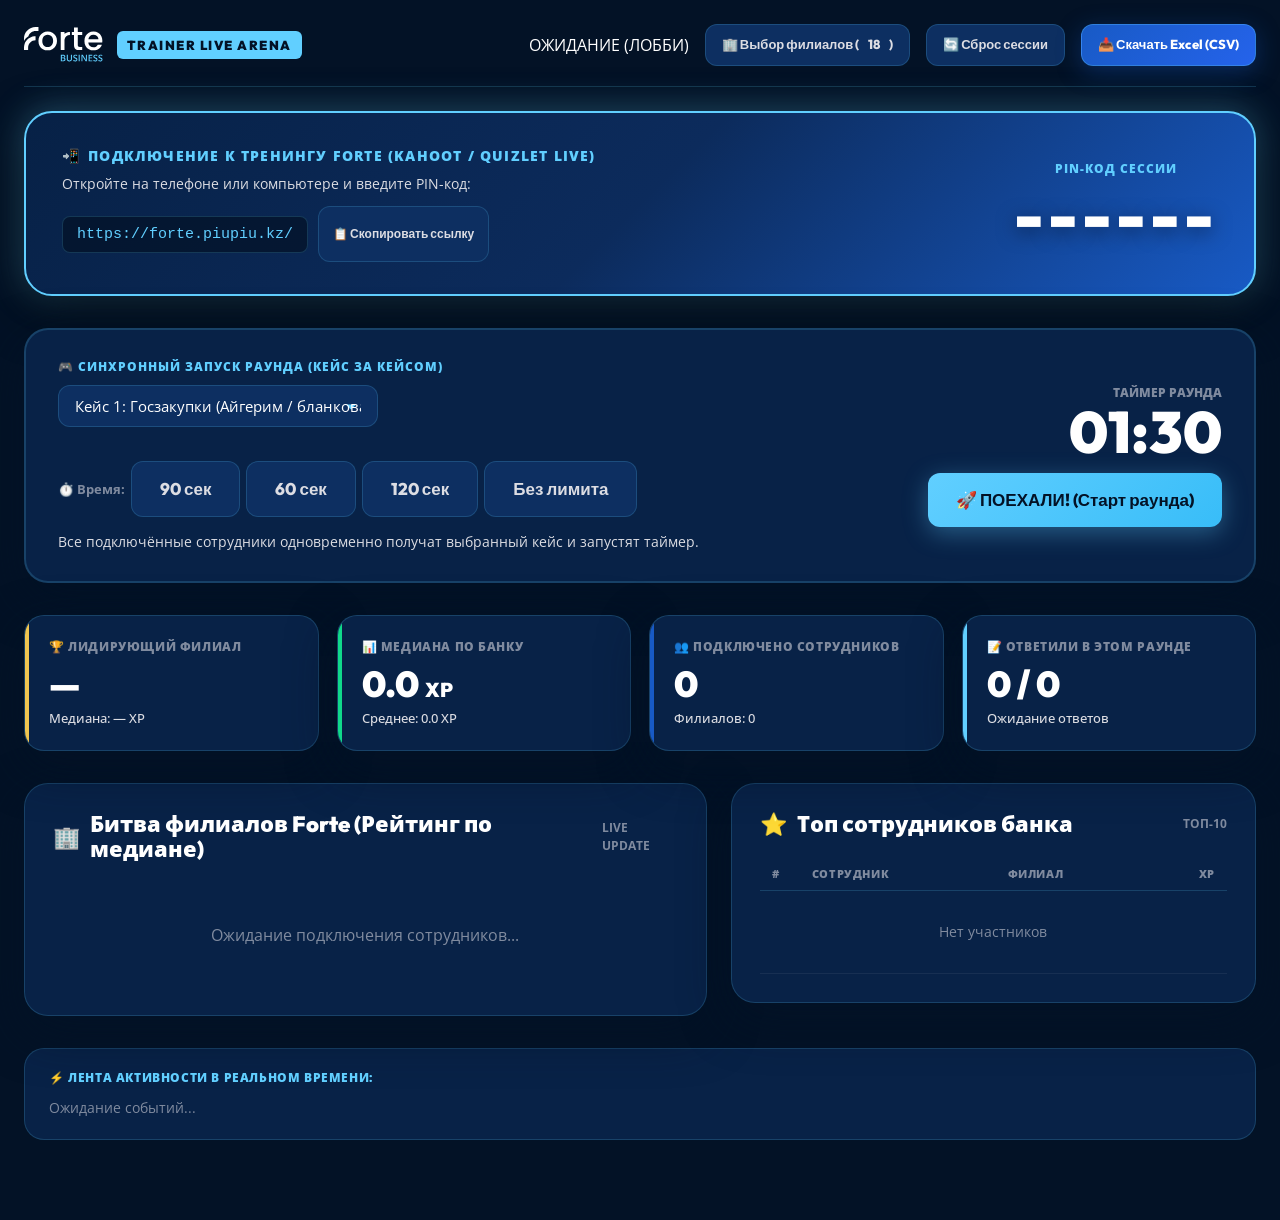
==== commit beddbf26: "feat: complete Kahoot-style synchronized training platform with PIN join, scoped filials, backend ti" ====
--- a/admin.html
+++ b/admin.html
@@ -3,56 +3,116 @@
 <head>
   <meta charset="UTF-8" />
   <meta name="viewport" content="width=device-width, initial-scale=1.0" />
-  <title>Forte Business — Панель тренера и битва филиалов</title>
+  <title>Forte Business — Панель тренера (Kahoot-Style Live Arena)</title>
   <link rel="preconnect" href="https://fonts.googleapis.com" />
   <link rel="preconnect" href="https://fonts.gstatic.com" crossorigin />
   <link href="https://fonts.googleapis.com/css2?family=Open+Sans:wght@300;400;500;600;700;800&family=Outfit:wght@600;700;800;900&display=swap" rel="stylesheet" />
   <link rel="stylesheet" href="style.css" />
   <style>
-    /* Specific Admin & TV/Projector Styles */
+    :root {
+      --admin-bg: #031226;
+      --card-bg: #072146;
+      --card-sub: #0c2b5c;
+    }
+
+    body {
+      background: var(--admin-bg);
+      color: #fff;
+      font-family: 'Open Sans', sans-serif;
+    }
+
     .admin-container {
-      max-width: 1380px; margin: 0 auto; padding: 24px 24px 80px;
-    }
+      max-width: 1440px; margin: 0 auto; padding: 24px 24px 80px;
+    }
+
+    /* Top Bar */
     .admin-topbar {
       display: flex; align-items: center; justify-content: space-between;
       flex-wrap: wrap; gap: 16px; margin-bottom: 24px;
       padding-bottom: 20px; border-bottom: 1.5px solid var(--border);
     }
-    .admin-brand {
-      display: flex; align-items: center; gap: 14px;
-    }
-    .admin-logo { height: 34px; width: auto; }
+    .admin-brand { display: flex; align-items: center; gap: 14px; }
+    .admin-logo { height: 36px; width: auto; }
     .admin-badge {
-      font-family: 'Outfit', sans-serif; font-size: 13px; font-weight: 800;
+      font-family: 'Outfit', sans-serif; font-size: 13px; font-weight: 900;
       color: #031226; background: var(--fb-sky);
       border-radius: 6px; padding: 4px 10px; letter-spacing: 1.5px;
     }
 
-    /* Status Pill */
-    .status-indicator {
-      display: inline-flex; align-items: center; gap: 8px;
-      padding: 6px 18px; border-radius: 99px;
-      font-family: 'Outfit', sans-serif; font-size: 14px; font-weight: 900;
-      text-transform: uppercase; letter-spacing: 0.6px;
-    }
-    .status-indicator.lobby {
-      background: rgba(240,197,79,0.15); border: 1.5px solid var(--fb-gold); color: var(--fb-gold);
-    }
-    .status-indicator.active {
-      background: rgba(16,217,138,0.15); border: 1.5px solid var(--green); color: var(--green);
-    }
-    .status-indicator.finished {
-      background: rgba(97,207,255,0.15); border: 1.5px solid var(--fb-sky); color: var(--fb-sky);
-    }
-    .status-dot {
-      width: 10px; height: 10px; border-radius: 50%;
-      background: currentColor; animation: pulse 1.5s infinite;
-    }
-
-    /* Action Controls */
-    .admin-controls-bar {
-      display: flex; gap: 12px; flex-wrap: wrap; align-items: center;
-      margin-bottom: 28px;
+    /* Kahoot Big TV / Projector Banner */
+    .projector-banner {
+      background: linear-gradient(135deg, #072146 0%, #0c2b5c 50%, #185ac5 100%);
+      border: 2px solid var(--fb-sky);
+      border-radius: 28px; padding: 32px 36px;
+      display: flex; align-items: center; justify-content: space-between;
+      flex-wrap: wrap; gap: 24px; margin-bottom: 32px;
+      box-shadow: 0 16px 50px rgba(0,0,0,0.6), 0 0 35px var(--fb-sky-glow);
+    }
+    .projector-left { display: flex; flex-direction: column; gap: 6px; }
+    .projector-label {
+      font-size: 14px; font-weight: 800; color: var(--fb-sky);
+      text-transform: uppercase; letter-spacing: 1.2px; display: flex; align-items: center; gap: 8px;
+    }
+    .projector-pin {
+      font-family: 'Outfit', sans-serif; font-size: 64px; font-weight: 900;
+      color: #fff; letter-spacing: 4px; line-height: 1; text-shadow: 0 4px 20px rgba(0,0,0,0.5);
+    }
+    .projector-url {
+      font-size: 16px; color: var(--text2); display: flex; align-items: center; gap: 10px;
+    }
+    .url-chip {
+      background: rgba(3,18,38,0.7); border: 1px solid var(--border);
+      border-radius: 8px; padding: 6px 14px; font-family: monospace; font-size: 15px; color: var(--fb-sky);
+    }
+
+    /* Synchronous Round Control Center */
+    .round-controller-box {
+      background: var(--surface); border: 2px solid var(--border);
+      border-radius: 24px; padding: 28px 32px; margin-bottom: 32px;
+      box-shadow: var(--shadow); position: relative; overflow: hidden;
+    }
+    .round-controller-box.active-round {
+      border-color: var(--green);
+      box-shadow: 0 10px 40px rgba(16,217,138,0.25);
+    }
+    .round-controller-box.review-round {
+      border-color: var(--fb-gold);
+      box-shadow: 0 10px 40px rgba(240,197,79,0.25);
+    }
+
+    .controller-grid {
+      display: grid; grid-template-columns: 1.4fr 1fr; gap: 24px; align-items: center;
+    }
+    @media (max-width: 900px) {
+      .controller-grid { grid-template-columns: 1fr; }
+    }
+
+    .timer-display-box {
+      display: flex; align-items: center; gap: 20px;
+    }
+    .big-timer-val {
+      font-family: 'Outfit', sans-serif; font-size: 58px; font-weight: 900;
+      color: #fff; line-height: 1; min-width: 140px;
+    }
+    .big-timer-val.warning { color: var(--fb-gold); }
+    .big-timer-val.danger { color: var(--red); animation: pulse 0.8s infinite; }
+
+    /* Filial Scope Filter Modal / Card */
+    .scope-box {
+      background: var(--surface2); border: 1px solid var(--border);
+      border-radius: 18px; padding: 18px 22px; margin-top: 18px;
+    }
+    .filials-chips-grid {
+      display: flex; flex-wrap: wrap; gap: 8px; margin-top: 10px;
+    }
+    .filial-chip-toggle {
+      background: var(--surface3); border: 1px solid var(--border);
+      color: var(--text2); border-radius: 99px; padding: 6px 14px;
+      font-size: 13px; font-weight: 700; cursor: pointer; transition: all 0.2s ease;
+      user-select: none;
+    }
+    .filial-chip-toggle.active {
+      background: var(--fb-sky-dim); border-color: var(--fb-sky); color: #fff;
     }
 
     /* KPI Grid */
@@ -83,17 +143,14 @@
     }
     .kpi-sub { font-size: 13px; color: var(--text2); font-weight: 500; }
 
-    /* Battle & Leaderboard Grid */
+    /* Battle of Filials & Player Leaderboard */
     .battle-grid {
       display: grid; grid-template-columns: 1.3fr 1fr; gap: 24px;
       align-items: start; margin-bottom: 32px;
     }
-    @media (max-width: 960px) {
-      .battle-grid { grid-template-columns: 1fr; }
-    }
-
-    /* Filial Battle Cards */
-    .filial-battle-box {
+    @media (max-width: 960px) { .battle-grid { grid-template-columns: 1fr; } }
+
+    .filial-battle-box, .player-leaderboard-box {
       background: var(--surface); border: 1.5px solid var(--border);
       border-radius: 24px; padding: 28px; box-shadow: var(--shadow);
     }
@@ -101,14 +158,11 @@
       display: flex; align-items: center; justify-content: space-between;
       margin-bottom: 20px;
     }
-    .filial-list {
-      display: flex; flex-direction: column; gap: 12px;
-    }
+    .filial-list { display: flex; flex-direction: column; gap: 12px; }
     .filial-item {
       background: var(--surface2); border: 1.5px solid var(--border);
       border-radius: 16px; padding: 14px 18px;
-      display: flex; flex-direction: column; gap: 8px;
-      transition: all 0.25s ease;
+      display: flex; flex-direction: column; gap: 8px; transition: all 0.25s ease;
     }
     .filial-item.rank-1 {
       border-color: var(--fb-gold);
@@ -123,12 +177,8 @@
       border-color: #f97316;
       background: linear-gradient(135deg, rgba(249,115,22,0.1), var(--surface2));
     }
-    .filial-item-top {
-      display: flex; align-items: center; justify-content: space-between;
-    }
-    .filial-rank-name {
-      display: flex; align-items: center; gap: 12px;
-    }
+    .filial-item-top { display: flex; align-items: center; justify-content: space-between; }
+    .filial-rank-name { display: flex; align-items: center; gap: 12px; }
     .filial-pos-badge {
       font-family: 'Outfit', sans-serif; font-size: 15px; font-weight: 900;
       width: 32px; height: 32px; border-radius: 8px;
@@ -138,20 +188,14 @@
     .filial-item.rank-1 .filial-pos-badge { background: var(--fb-gold); color: #031226; }
     .filial-item.rank-2 .filial-pos-badge { background: var(--fb-sky); color: #031226; }
     .filial-item.rank-3 .filial-pos-badge { background: #f97316; color: #fff; }
-
     .filial-title {
       font-family: 'Outfit', sans-serif; font-size: 18px; font-weight: 800; color: #fff;
     }
-    .filial-metrics {
-      display: flex; align-items: baseline; gap: 14px;
-    }
+    .filial-metrics { display: flex; align-items: baseline; gap: 14px; }
     .filial-median-pill {
-      font-family: 'Outfit', sans-serif; font-size: 18px; font-weight: 900;
-      color: var(--fb-sky);
-    }
-    .filial-count-tag {
-      font-size: 12px; color: var(--muted); font-weight: 600;
-    }
+      font-family: 'Outfit', sans-serif; font-size: 18px; font-weight: 900; color: var(--fb-sky);
+    }
+    .filial-count-tag { font-size: 12px; color: var(--muted); font-weight: 600; }
     .filial-bar-rail {
       height: 8px; background: var(--surface3); border-radius: 99px; overflow: hidden;
     }
@@ -162,13 +206,7 @@
     }
 
     /* Player Leaderboard */
-    .player-leaderboard-box {
-      background: var(--surface); border: 1.5px solid var(--border);
-      border-radius: 24px; padding: 28px; box-shadow: var(--shadow);
-    }
-    .player-table {
-      width: 100%; border-collapse: collapse;
-    }
+    .player-table { width: 100%; border-collapse: collapse; }
     .player-table th {
       text-align: left; font-size: 11px; font-weight: 800; color: var(--muted);
       text-transform: uppercase; letter-spacing: 0.6px; padding: 8px 12px;
@@ -178,9 +216,7 @@
       padding: 12px; border-bottom: 1px solid rgba(255,255,255,0.06);
       font-size: 14px; vertical-align: middle;
     }
-    .player-name-cell {
-      display: flex; align-items: center; gap: 10px; font-weight: 700;
-    }
+    .player-name-cell { display: flex; align-items: center; gap: 10px; font-weight: 700; }
     .player-filial-tag {
       display: inline-block; font-size: 11px; font-weight: 700;
       background: var(--surface2); border: 1px solid var(--border);
@@ -207,37 +243,117 @@
     <header class="admin-topbar">
       <div class="admin-brand">
         <img src="content/forte-business-dark.svg" alt="Forte Business" class="admin-logo" />
-        <span class="admin-badge">TRAINER LIVE</span>
+        <span class="admin-badge">TRAINER LIVE ARENA</span>
       </div>
 
       <div style="display:flex;align-items:center;gap:16px;">
-        <div class="status-indicator lobby" id="session-status-badge">
+        <div class="status-indicator" id="session-status-badge">
           <span class="status-dot"></span>
           <span id="session-status-text">ОЖИДАНИЕ (ЛОББИ)</span>
         </div>
-        <div style="font-family:'Outfit',sans-serif;font-size:15px;color:var(--text2);">
-          Сессия: <strong id="session-id-display" style="color:var(--fb-sky);">...</strong>
-        </div>
-        <a href="/" target="_blank" class="btn btn-ghost" style="min-height:42px;padding:8px 16px;font-size:13px;">
-          🔗 Ссылка участника
-        </a>
+        <button class="btn btn-ghost" id="btn-toggle-filials" style="font-size:13px;min-height:42px;padding:8px 16px;">
+          🏢 Выбор филиалов (<span id="active-filials-count">18</span>)
+        </button>
+        <button class="btn btn-ghost" id="btn-reset" style="font-size:13px;min-height:42px;padding:8px 16px;">
+          🔄 Сброс сессии
+        </button>
+        <button class="btn btn-gold" id="btn-export" style="font-size:13px;min-height:42px;padding:8px 16px;">
+          📥 Скачать Excel (CSV)
+        </button>
       </div>
     </header>
 
-    <!-- Admin Controls Bar -->
-    <div class="admin-controls-bar">
-      <button class="btn btn-primary" id="btn-start" style="min-height:50px;">
-        🚀 Начать тестирование для всех
-      </button>
-      <button class="btn btn-ghost" id="btn-finish" style="min-height:50px;">
-        🏁 Завершить тест и показать итоги
-      </button>
-      <button class="btn btn-ghost" id="btn-reset" style="min-height:50px;">
-        🔄 Новая сессия / Сброс
-      </button>
-      <button class="btn btn-gold" id="btn-export" style="min-height:50px;margin-left:auto;">
-        📥 Скачать отчёт в Excel / CSV
-      </button>
+    <!-- Kahoot Projector Banner -->
+    <div class="projector-banner">
+      <div class="projector-left">
+        <div class="projector-label">
+          <span>📲</span> Подключение к тренингу Forte (Kahoot / Quizlet Live)
+        </div>
+        <div style="font-size:14px;color:var(--text2);margin-bottom:6px;">
+          Откройте на телефоне или компьютере и введите PIN-код:
+        </div>
+        <div class="projector-url">
+          <span class="url-chip" id="shareable-link-text">https://forte.piupiu.kz/</span>
+          <button class="btn btn-ghost" id="btn-copy-link" style="padding:6px 14px;font-size:12px;">
+            📋 Скопировать ссылку
+          </button>
+        </div>
+      </div>
+      <div style="text-align:center;">
+        <div style="font-size:12px;font-weight:800;color:var(--fb-sky);text-transform:uppercase;letter-spacing:1px;margin-bottom:4px;">
+          PIN-КОД СЕССИИ
+        </div>
+        <div class="projector-pin" id="display-pin">------</div>
+      </div>
+    </div>
+
+    <!-- Filial Scope Selection Box (Collapsible) -->
+    <div class="scope-box" id="scope-box" style="display:none;margin-bottom:30px;">
+      <div style="display:flex;align-items:center;justify-content:space-between;">
+        <div style="font-weight:800;font-size:15px;color:#fff;">
+          🏢 Филиалы, участвующие в этом тренинге:
+        </div>
+        <div style="display:flex;gap:10px;">
+          <button class="btn btn-ghost" id="btn-select-all-filials" style="padding:4px 12px;font-size:12px;">Выбрать все</button>
+          <button class="btn btn-ghost" id="btn-clear-filials" style="padding:4px 12px;font-size:12px;">Снять все</button>
+          <button class="btn btn-primary" id="btn-save-filials" style="padding:4px 14px;font-size:12px;">✓ Применить</button>
+        </div>
+      </div>
+      <div class="filials-chips-grid" id="filials-chips-grid"></div>
+    </div>
+
+    <!-- Synchronous Round Control Center -->
+    <div class="round-controller-box" id="round-box">
+      <div class="controller-grid">
+        <div>
+          <div style="font-size:12px;font-weight:800;color:var(--fb-sky);text-transform:uppercase;letter-spacing:1px;margin-bottom:8px;">
+            🎮 Синхронный запуск раунда (Кейс за кейсом)
+          </div>
+          <div style="display:flex;align-items:center;gap:12px;flex-wrap:wrap;margin-bottom:14px;">
+            <select class="field-select" id="select-case" style="max-width:320px;font-size:15px;padding:10px 16px;">
+              <option value="1">Кейс 1: Госзакупки (Айгерим / бланковая)</option>
+              <option value="2">Кейс 2: Самрук-Казына (Бауржан / покрытая)</option>
+              <option value="3">Кейс 3: Малый бизнес (Ерлан / без оборотов)</option>
+              <option value="4">Кейс 4: Корпорация (Владимир Ильич / 600 млн)</option>
+              <option value="5">Кейс 5: Нерезидент РК (Alex / 20 млн)</option>
+              <option value="6">Кейс 6: Связанное лицо (Данияр / лимит 20 млн)</option>
+            </select>
+
+            <div style="display:flex;align-items:center;gap:6px;" id="timer-presets">
+              <span style="font-size:13px;color:var(--muted);font-weight:700;">⏱️ Время:</span>
+              <button class="btn btn-ghost timer-btn active" data-sec="90">90 сек</button>
+              <button class="btn btn-ghost timer-btn" data-sec="60">60 сек</button>
+              <button class="btn btn-ghost timer-btn" data-sec="120">120 сек</button>
+              <button class="btn btn-ghost timer-btn" data-sec="0">Без лимита</button>
+            </div>
+          </div>
+
+          <div style="font-size:14px;color:var(--text2);" id="round-subtitle">
+            Все подключённые сотрудники одновременно получат выбранный кейс и запустят таймер.
+          </div>
+        </div>
+
+        <div style="display:flex;flex-direction:column;align-items:flex-end;gap:12px;">
+          <div class="timer-display-box" id="timer-display-box">
+            <div style="text-align:right;">
+              <div style="font-size:12px;font-weight:800;color:var(--muted);text-transform:uppercase;">Таймер раунда</div>
+              <div class="big-timer-val" id="big-timer-val">01:30</div>
+            </div>
+          </div>
+
+          <div style="display:flex;gap:10px;flex-wrap:wrap;">
+            <button class="btn btn-primary" id="btn-start-round" style="min-height:54px;font-size:17px;padding:12px 28px;">
+              🚀 ПОЕХАЛИ! (Старт раунда)
+            </button>
+            <button class="btn btn-ghost" id="btn-stop-round" style="min-height:54px;font-size:15px;display:none;border-color:var(--red);color:var(--red);">
+              🛑 Завершить досрочно
+            </button>
+            <button class="btn btn-gold" id="btn-next-round" style="min-height:54px;font-size:16px;display:none;">
+              ▶ Следующий кейс →
+            </button>
+          </div>
+        </div>
+      </div>
     </div>
 
     <!-- Big KPI Grid -->
@@ -261,9 +377,9 @@
       </div>
 
       <div class="kpi-card">
-        <div class="kpi-label">🏁 Завершили тестирование</div>
-        <div class="kpi-value" id="kpi-finished-players">0</div>
-        <div class="kpi-sub" id="kpi-finished-pct">0% от всех участников</div>
+        <div class="kpi-label">📝 Ответили в этом раунде</div>
+        <div class="kpi-value" id="kpi-round-subs">0 / 0</div>
+        <div class="kpi-sub" id="kpi-round-subs-pct">Ожидание ответов</div>
       </div>
     </div>
 
@@ -289,7 +405,7 @@
       <div class="player-leaderboard-box">
         <div class="section-header-row">
           <h2 style="font-size:22px;font-weight:900;display:flex;align-items:center;gap:10px;">
-            <span>⭐</span> Топ сотрудников
+            <span>⭐</span> Топ сотрудников банка
           </h2>
           <span style="font-size:12px;color:var(--muted);font-weight:700;">ТОП-10</span>
         </div>
@@ -327,13 +443,171 @@
 
   <script>
     const ADMIN_PWD = 'forte2026';
+    const ALL_FILIALS = [
+      'Алматы', 'Астана', 'Шымкент', 'Караганда', 'Актобе', 'Атырау',
+      'Актау', 'Павлодар', 'Усть-Каменогорск', 'Костанай', 'Уральск',
+      'Петропавловск', 'Кызылорда', 'Тараз', 'Семей', 'Туркестан',
+      'Талдыкорган', 'ЦБО / Головной офис'
+    ];
+
+    let currentSession = null;
+    let selectedDuration = 90;
+    let selectedFilialsSet = new Set(ALL_FILIALS);
     let pollInterval = null;
+
+    const esc = s => String(s == null ? '' : s).replace(/[&<>"']/g, c =>
+      ({ '&':'&amp;', '<':'&lt;', '>':'&gt;', '"':'&quot;', "'":'&#39;' }[c]));
+
+    async function init() {
+      setupFilialChips();
+      setupTimerPresets();
+      setupEventListeners();
+      await fetchStats();
+      pollInterval = setInterval(fetchStats, 1500);
+    }
+
+    function setupFilialChips() {
+      const container = document.getElementById('filials-chips-grid');
+      container.innerHTML = ALL_FILIALS.map(f => `
+        <div class="filial-chip-toggle active" data-filial="${esc(f)}">
+          ${esc(f)}
+        </div>
+      `).join('');
+
+      container.querySelectorAll('.filial-chip-toggle').forEach(el => {
+        el.addEventListener('click', () => {
+          const f = el.dataset.filial;
+          if (selectedFilialsSet.has(f)) {
+            selectedFilialsSet.delete(f);
+            el.classList.remove('active');
+          } else {
+            selectedFilialsSet.add(f);
+            el.classList.add('active');
+          }
+        });
+      });
+    }
+
+    function setupTimerPresets() {
+      document.querySelectorAll('#timer-presets .timer-btn').forEach(btn => {
+        btn.addEventListener('click', () => {
+          document.querySelectorAll('#timer-presets .timer-btn').forEach(b => b.classList.remove('active'));
+          btn.classList.add('active');
+          selectedDuration = parseInt(btn.dataset.sec, 10);
+          updateTimerPreview();
+        });
+      });
+    }
+
+    function updateTimerPreview() {
+      const timerVal = document.getElementById('big-timer-val');
+      if (currentSession && currentSession.roundStatus === 'active') return;
+      if (selectedDuration === 0) {
+        timerVal.textContent = '∞';
+      } else {
+        const m = Math.floor(selectedDuration / 60);
+        const s = selectedDuration % 60;
+        timerVal.textContent = `${String(m).padStart(2,'0')}:${String(s).padStart(2,'0')}`;
+      }
+    }
+
+    function setupEventListeners() {
+      document.getElementById('btn-copy-link').addEventListener('click', () => {
+        const link = document.getElementById('shareable-link-text').textContent;
+        navigator.clipboard.writeText(link).then(() => {
+          alert('Ссылка скопирована в буфер обмена!\n' + link);
+        });
+      });
+
+      document.getElementById('btn-toggle-filials').addEventListener('click', () => {
+        const box = document.getElementById('scope-box');
+        box.style.display = box.style.display === 'none' ? 'block' : 'none';
+      });
+
+      document.getElementById('btn-select-all-filials').addEventListener('click', () => {
+        selectedFilialsSet = new Set(ALL_FILIALS);
+        document.querySelectorAll('.filial-chip-toggle').forEach(el => el.classList.add('active'));
+      });
+
+      document.getElementById('btn-clear-filials').addEventListener('click', () => {
+        selectedFilialsSet = new Set();
+        document.querySelectorAll('.filial-chip-toggle').forEach(el => el.classList.remove('active'));
+      });
+
+      document.getElementById('btn-save-filials').addEventListener('click', async () => {
+        if (selectedFilialsSet.size === 0) {
+          alert('Выберите хотя бы один филиал!');
+          return;
+        }
+        await fetch('/api/admin/setup', {
+          method: 'POST',
+          headers: {'Content-Type': 'application/json'},
+          body: JSON.stringify({
+            password: ADMIN_PWD,
+            selectedFilials: Array.from(selectedFilialsSet)
+          })
+        });
+        document.getElementById('scope-box').style.display = 'none';
+        fetchStats();
+      });
+
+      // Start Round
+      document.getElementById('btn-start-round').addEventListener('click', async () => {
+        const caseId = document.getElementById('select-case').value;
+        const resp = await fetch('/api/admin/start_round', {
+          method: 'POST',
+          headers: {'Content-Type': 'application/json'},
+          body: JSON.stringify({
+            password: ADMIN_PWD,
+            caseId: caseId,
+            duration: selectedDuration
+          })
+        });
+        if (resp.ok) fetchStats();
+      });
+
+      // Stop Round Early
+      document.getElementById('btn-stop-round').addEventListener('click', async () => {
+        if (!confirm('Завершить раунд досрочно и подвести итоги?')) return;
+        await fetch('/api/admin/stop_round', {
+          method: 'POST',
+          headers: {'Content-Type': 'application/json'},
+          body: JSON.stringify({ password: ADMIN_PWD })
+        });
+        fetchStats();
+      });
+
+      // Next Round Button
+      document.getElementById('btn-next-round').addEventListener('click', () => {
+        const select = document.getElementById('select-case');
+        const nextVal = Math.min(6, (parseInt(select.value, 10) || 1) + 1);
+        select.value = nextVal;
+        document.getElementById('btn-start-round').click();
+      });
+
+      // Reset Session
+      document.getElementById('btn-reset').addEventListener('click', async () => {
+        if (!confirm('Создать новую сессию с новым PIN-кодом и сбросить результаты?')) return;
+        await fetch('/api/admin/reset', {
+          method: 'POST',
+          headers: {'Content-Type': 'application/json'},
+          body: JSON.stringify({ password: ADMIN_PWD, mode: 'synchronized' })
+        });
+        fetchStats();
+      });
+
+      // Export CSV
+      document.getElementById('btn-export').addEventListener('click', () => {
+        window.location.href = `/api/admin/export?pwd=${ADMIN_PWD}`;
+      });
+    }
 
     async function fetchStats() {
       try {
         const resp = await fetch('/api/stats?t=' + Date.now());
         if (!resp.ok) return;
         const data = await resp.json();
+        currentSession = data;
         renderDashboard(data);
       } catch (e) {
         console.error('Fetch error:', e);
@@ -341,32 +615,89 @@
     }
 
     function renderDashboard(data) {
-      // Status Badge
+      // PIN and Shareable link
+      document.getElementById('display-pin').textContent = data.pin || '------';
+      const origin = window.location.origin;
+      const shareLink = `${origin}/?pin=${data.pin || ''}`;
+      document.getElementById('shareable-link-text').textContent = shareLink;
+
+      // Active Filials Count
+      const filialsCount = data.selectedFilials ? data.selectedFilials.length : 18;
+      document.getElementById('active-filials-count').textContent = filialsCount;
+
+      // Round Controller State
+      const roundBox = document.getElementById('round-box');
+      const startBtn = document.getElementById('btn-start-round');
+      const stopBtn = document.getElementById('btn-stop-round');
+      const nextBtn = document.getElementById('btn-next-round');
+      const timerVal = document.getElementById('big-timer-val');
+      const subtitle = document.getElementById('round-subtitle');
+
       const statusBadge = document.getElementById('session-status-badge');
       const statusText  = document.getElementById('session-status-text');
-      const sessId      = document.getElementById('session-id-display');
-
-      sessId.textContent = data.sessionId || '—';
-      if (data.status === 'lobby') {
+
+      if (data.roundStatus === 'countdown') {
+        roundBox.className = 'round-controller-box active-round';
+        statusBadge.className = 'status-indicator lobby';
+        statusText.textContent = `⏳ СТАРТ ЧЕРЕЗ: ${data.countdownLeft || 3} СЕК`;
+        startBtn.style.display = 'none';
+        stopBtn.style.display = 'inline-flex';
+        nextBtn.style.display = 'none';
+        timerVal.textContent = `00:0${data.countdownLeft || 3}`;
+        timerVal.className = 'big-timer-val warning';
+        subtitle.textContent = `Приготовьтесь! Синхронный старт Кейса ${data.currentCaseId}...`;
+
+      } else if (data.roundStatus === 'active') {
+        roundBox.className = 'round-controller-box active-round';
+        statusBadge.className = 'status-indicator active';
+        statusText.textContent = `⚡ РАУНД: КЕЙС ${data.currentCaseId}`;
+        startBtn.style.display = 'none';
+        stopBtn.style.display = 'inline-flex';
+        nextBtn.style.display = 'none';
+
+        if (data.timeLeft != null) {
+          const m = Math.floor(data.timeLeft / 60);
+          const s = data.timeLeft % 60;
+          timerVal.textContent = `${String(m).padStart(2,'0')}:${String(s).padStart(2,'0')}`;
+          timerVal.className = data.timeLeft <= 15 ? 'big-timer-val danger' : data.timeLeft <= 30 ? 'big-timer-val warning' : 'big-timer-val';
+        } else {
+          timerVal.textContent = '∞';
+          timerVal.className = 'big-timer-val';
+        }
+        subtitle.textContent = `Идёт раунд по Кейсу ${data.currentCaseId}. Ответы принимаются в реальном времени.`;
+
+      } else if (data.roundStatus === 'review') {
+        roundBox.className = 'round-controller-box review-round';
+        statusBadge.className = 'status-indicator finished';
+        statusText.textContent = `🏁 ИТОГИ КЕЙСА ${data.currentCaseId}`;
+        startBtn.style.display = 'none';
+        stopBtn.style.display = 'none';
+        nextBtn.style.display = 'inline-flex';
+        timerVal.textContent = '00:00';
+        timerVal.className = 'big-timer-val';
+        subtitle.textContent = `Раунд по Кейсу ${data.currentCaseId} завершён! Ознакомьтесь с таблицей филиалов и переходите к следующему кейсу.`;
+
+      } else {
+        roundBox.className = 'round-controller-box';
         statusBadge.className = 'status-indicator lobby';
         statusText.textContent = '⏳ ОЖИДАНИЕ (ЛОББИ)';
-      } else if (data.status === 'active') {
-        statusBadge.className = 'status-indicator active';
-        statusText.textContent = '⚡ ИДЁТ ТЕСТИРОВАНИЕ';
-      } else {
-        statusBadge.className = 'status-indicator finished';
-        statusText.textContent = '🏁 ТЕСТ ЗАВЕРШЁН';
+        startBtn.style.display = 'inline-flex';
+        stopBtn.style.display = 'none';
+        nextBtn.style.display = 'none';
+        updateTimerPreview();
+        subtitle.textContent = 'Выберите кейс и время раунда, затем нажмите «ПОЕХАЛИ!».';
       }
 
-      // KPI
+      // KPIs
       document.getElementById('kpi-bank-median').innerHTML = `${data.bankMedianXP} <span style="font-size:20px;">XP</span>`;
       document.getElementById('kpi-bank-avg').textContent = `Среднее: ${data.bankAvgXP} XP`;
       document.getElementById('kpi-total-players').textContent = data.totalPlayers;
       document.getElementById('kpi-filials-count').textContent = `Филиалов: ${data.filials.length}`;
-      document.getElementById('kpi-finished-players').textContent = data.finishedPlayers;
-
-      const pct = data.totalPlayers > 0 ? Math.round((data.finishedPlayers / data.totalPlayers) * 100) : 0;
-      document.getElementById('kpi-finished-pct').textContent = `${pct}% от всех участников`;
+
+      const subsCount = data.roundSubmissions || 0;
+      document.getElementById('kpi-round-subs').textContent = `${subsCount} / ${data.totalPlayers}`;
+      const subPct = data.totalPlayers > 0 ? Math.round((subsCount / data.totalPlayers) * 100) : 0;
+      document.getElementById('kpi-round-subs-pct').textContent = `${subPct}% ответили в этом раунде`;
 
       // Top Filial
       const topFilial = data.filials[0];
@@ -452,47 +783,7 @@
       }
     }
 
-    const esc = s => String(s == null ? '' : s).replace(/[&<>"']/g, c =>
-      ({ '&':'&amp;', '<':'&lt;', '>':'&gt;', '"':'&quot;', "'":'&#39;' }[c]));
-
-    // Actions
-    document.getElementById('btn-start').addEventListener('click', async () => {
-      if (!confirm('Запустить тестирование для всех подключенных участников?')) return;
-      await fetch('/api/admin/start', {
-        method: 'POST',
-        headers: { 'Content-Type': 'application/json' },
-        body: JSON.stringify({ password: ADMIN_PWD })
-      });
-      fetchStats();
-    });
-
-    document.getElementById('btn-finish').addEventListener('click', async () => {
-      if (!confirm('Завершить тестирование и подвести итоги битвы филиалов?')) return;
-      await fetch('/api/admin/finish', {
-        method: 'POST',
-        headers: { 'Content-Type': 'application/json' },
-        body: JSON.stringify({ password: ADMIN_PWD })
-      });
-      fetchStats();
-    });
-
-    document.getElementById('btn-reset').addEventListener('click', async () => {
-      if (!confirm('Сбросить текущую сессию и открыть чистое лобби для новой группы?')) return;
-      await fetch('/api/admin/reset', {
-        method: 'POST',
-        headers: { 'Content-Type': 'application/json' },
-        body: JSON.stringify({ password: ADMIN_PWD })
-      });
-      fetchStats();
-    });
-
-    document.getElementById('btn-export').addEventListener('click', () => {
-      window.location.href = `/api/admin/export?pwd=${ADMIN_PWD}`;
-    });
-
-    // Start live polling every 2 seconds
-    fetchStats();
-    pollInterval = setInterval(fetchStats, 2000);
+    window.addEventListener('DOMContentLoaded', init);
   </script>
 </body>
 </html>
--- a/style.css
+++ b/style.css
@@ -388,22 +388,94 @@
   display: flex; flex-direction: column; align-items: center; text-align: center;
 }
 .client-avatar-frame {
-  width: 104px; height: 104px;
-  border-radius: 30px;
-  background: radial-gradient(circle at 35% 35%, var(--surface3), var(--surface2));
+  width: 128px; height: 128px;
+  border-radius: 26px;
+  background: radial-gradient(circle at 35% 35%, #18335c, #072146);
   border: 3px solid var(--border);
   display: flex; align-items: center; justify-content: center;
   position: relative;
-  box-shadow: 0 10px 30px rgba(0,0,0,0.5);
+  box-shadow: 0 10px 30px rgba(0,0,0,0.5), inset 0 0 20px rgba(0,0,0,0.4);
   transition: all 0.3s cubic-bezier(0.34, 1.56, 0.64, 1);
+  overflow: hidden;
   animation: clientBreathe 3.5s ease-in-out infinite;
 }
-.client-avatar-emoji { font-size: 56px; user-select: none; transition: transform 0.2s ease; }
+.pixel-avatar-container {
+  width: 114px; height: 114px;
+  display: flex; align-items: center; justify-content: center;
+  user-select: none;
+}
+.pixel-avatar-svg {
+  width: 100%; height: 100%;
+  shape-rendering: crispEdges;
+  image-rendering: pixelated;
+  image-rendering: -moz-crisp-edges;
+  transition: transform 0.2s ease;
+}
+
+/* Mouth animations */
+.mouth-open, .mouth-happy, .mouth-skeptical { display: none; }
+.mouth-closed { display: block; }
+
+/* Speaking animation: realistic pixel mouth flap like retro RPG / LucasArts / Ace Attorney */
+.client-avatar-frame.speaking .mouth-closed {
+  animation: pixelMouthFlapClosed 0.24s steps(1) infinite;
+}
+.client-avatar-frame.speaking .mouth-open {
+  animation: pixelMouthFlapOpen 0.24s steps(1) infinite;
+}
+.client-avatar-frame.speaking .pixel-avatar-svg {
+  animation: pixelHeadBob 0.24s ease-in-out infinite alternate;
+}
+
+@keyframes pixelMouthFlapClosed {
+  0%, 49% { display: block; }
+  50%, 100% { display: none; }
+}
+@keyframes pixelMouthFlapOpen {
+  0%, 49% { display: none; }
+  50%, 100% { display: block; }
+}
+@keyframes pixelHeadBob {
+  0% { transform: translateY(0); }
+  100% { transform: translateY(-2.5px); }
+}
+
+/* Blinking Eyes */
+.pixel-eyes {
+  transform-origin: center;
+  animation: pixelEyeBlink 4.5s infinite;
+}
+@keyframes pixelEyeBlink {
+  0%, 94%, 98%, 100% { transform: scaleY(1); }
+  96% { transform: scaleY(0.1); }
+}
+
+/* Happy emotion reaction */
+.client-avatar-frame.happy .mouth-closed,
+.client-avatar-frame.happy .mouth-open,
+.client-avatar-frame.happy .mouth-skeptical {
+  display: none !important;
+}
+.client-avatar-frame.happy .mouth-happy {
+  display: block !important;
+}
+.client-avatar-frame.happy .pixel-eyes {
+  transform: scaleY(0.7);
+}
+
+/* Skeptical emotion reaction */
+.client-avatar-frame.skeptical .mouth-closed,
+.client-avatar-frame.skeptical .mouth-open,
+.client-avatar-frame.skeptical .mouth-happy {
+  display: none !important;
+}
+.client-avatar-frame.skeptical .mouth-skeptical {
+  display: block !important;
+}
 
 .client-avatar-frame.speaking {
   border-color: var(--fb-sky);
   box-shadow: 0 0 25px var(--fb-sky-glow);
-  animation: clientSpeaking 0.6s ease-in-out infinite alternate;
 }
 .client-avatar-frame.happy {
   border-color: var(--green);
@@ -422,6 +494,7 @@
   position: absolute; bottom: 8px; right: 8px;
   background: rgba(3,18,38,0.9); padding: 3px 5px; border-radius: 6px;
   opacity: 0; transition: opacity 0.25s ease;
+  z-index: 10;
 }
 .client-avatar-frame.speaking .speaking-eq { opacity: 1; }
 .eq-bar {
@@ -590,11 +663,23 @@
   border: 1px solid var(--fb-sky); border-radius: 8px;
   padding: 4px 12px; text-transform: uppercase; letter-spacing: 0.5px;
 }
+.vn-dialogue-actions {
+  display: flex; align-items: center; gap: 8px;
+}
+.vn-voice-btn {
+  background: var(--surface2); border: 1px solid var(--border);
+  color: var(--fb-sky); border-radius: 99px; padding: 5px 14px;
+  font-size: 12px; font-weight: 700; transition: all var(--tr);
+  display: inline-flex; align-items: center; gap: 5px; cursor: pointer;
+}
+.vn-voice-btn:hover { background: var(--surface3); color: #fff; border-color: var(--fb-sky); }
+.vn-voice-btn.active { background: var(--fb-sky-dim); border-color: var(--fb-sky); color: #fff; }
+
 .vn-skip-btn {
   background: var(--surface2); border: 1px solid var(--border);
   color: var(--muted); border-radius: 99px; padding: 5px 14px;
   font-size: 12px; font-weight: 700; transition: all var(--tr);
-  display: flex; align-items: center; gap: 5px;
+  display: flex; align-items: center; gap: 5px; cursor: pointer;
 }
 .vn-skip-btn:hover { background: var(--surface3); color: #fff; border-color: var(--fb-sky); }
 
@@ -998,3 +1083,81 @@
 }
 .filial-comp-row:last-child { border-bottom: none; }
 
+/* PIN Input on Login Screen */
+.login-pin-box {
+  background: var(--surface2); border: 1.5px dashed var(--border);
+  border-radius: 16px; padding: 14px 18px; margin-bottom: 20px;
+}
+.login-pin-input {
+  width: 100%; text-align: center;
+  font-family: 'Outfit', sans-serif; font-size: 24px; font-weight: 900;
+  letter-spacing: 4px; color: var(--fb-sky);
+  background: var(--surface3); border: 1.5px solid var(--fb-sky);
+  border-radius: 12px; padding: 10px; text-transform: uppercase;
+}
+.login-pin-input:focus {
+  outline: none; box-shadow: 0 0 20px var(--fb-sky-glow);
+}
+
+/* Fullscreen Countdown Overlay (3.. 2.. 1.. ПОЕХАЛИ!) */
+.countdown-overlay {
+  position: fixed; inset: 0;
+  background: radial-gradient(circle at center, rgba(7,33,70,0.95), rgba(3,18,38,0.98));
+  backdrop-filter: blur(16px);
+  z-index: 1000;
+  display: flex; flex-direction: column; align-items: center; justify-content: center;
+  text-align: center; animation: fadeIn 0.2s ease;
+}
+.countdown-big-num {
+  font-family: 'Outfit', sans-serif; font-size: 140px; font-weight: 900;
+  color: #fff; line-height: 1; text-shadow: 0 0 50px var(--fb-sky-glow);
+  animation: scaleBounce 0.8s cubic-bezier(0.34, 1.56, 0.64, 1) infinite;
+}
+.countdown-case-title {
+  font-family: 'Outfit', sans-serif; font-size: 28px; font-weight: 800;
+  color: var(--fb-sky); margin-top: 20px;
+}
+.countdown-sub {
+  font-size: 16px; color: var(--text2); margin-top: 8px;
+}
+
+@keyframes scaleBounce {
+  0% { transform: scale(0.6); opacity: 0.2; }
+  50% { transform: scale(1.1); opacity: 1; }
+  100% { transform: scale(1); opacity: 0.9; }
+}
+
+/* HUD Live Synchronized Timer */
+.hud-timer-pill {
+  display: flex; align-items: center; gap: 8px;
+  background: rgba(3,18,38,0.85); border: 1.5px solid var(--border);
+  border-radius: 99px; padding: 6px 14px;
+  font-family: 'Outfit', sans-serif; font-weight: 800; font-size: 15px;
+  transition: all 0.3s ease;
+}
+.hud-timer-pill.warning {
+  border-color: var(--fb-gold); color: var(--fb-gold);
+}
+.hud-timer-pill.danger {
+  border-color: var(--red); color: var(--red);
+  animation: pulse 0.7s infinite;
+}
+
+/* Round Waiting Card */
+.round-wait-card {
+  background: var(--surface); border: 2px solid var(--fb-sky);
+  border-radius: 28px; padding: 36px 32px; text-align: center;
+  max-width: 620px; margin: 40px auto;
+  box-shadow: 0 20px 60px rgba(0,0,0,0.6), 0 0 35px var(--fb-sky-glow);
+  animation: fadeIn 0.3s ease;
+}
+.round-wait-icon { font-size: 52px; margin-bottom: 14px; animation: pulse 2s infinite ease-in-out; }
+.round-wait-title { font-size: 24px; font-weight: 800; color: #fff; margin-bottom: 10px; font-family: 'Outfit', sans-serif; }
+.round-wait-sub { font-size: 15px; color: var(--text2); line-height: 1.55; margin-bottom: 22px; }
+.round-wait-live-tag {
+  display: inline-flex; align-items: center; gap: 8px; font-size: 13px; font-weight: 700;
+  color: var(--fb-sky); background: var(--fb-sky-dim); border: 1px solid var(--fb-sky);
+  padding: 8px 18px; border-radius: 99px;
+}
+
+
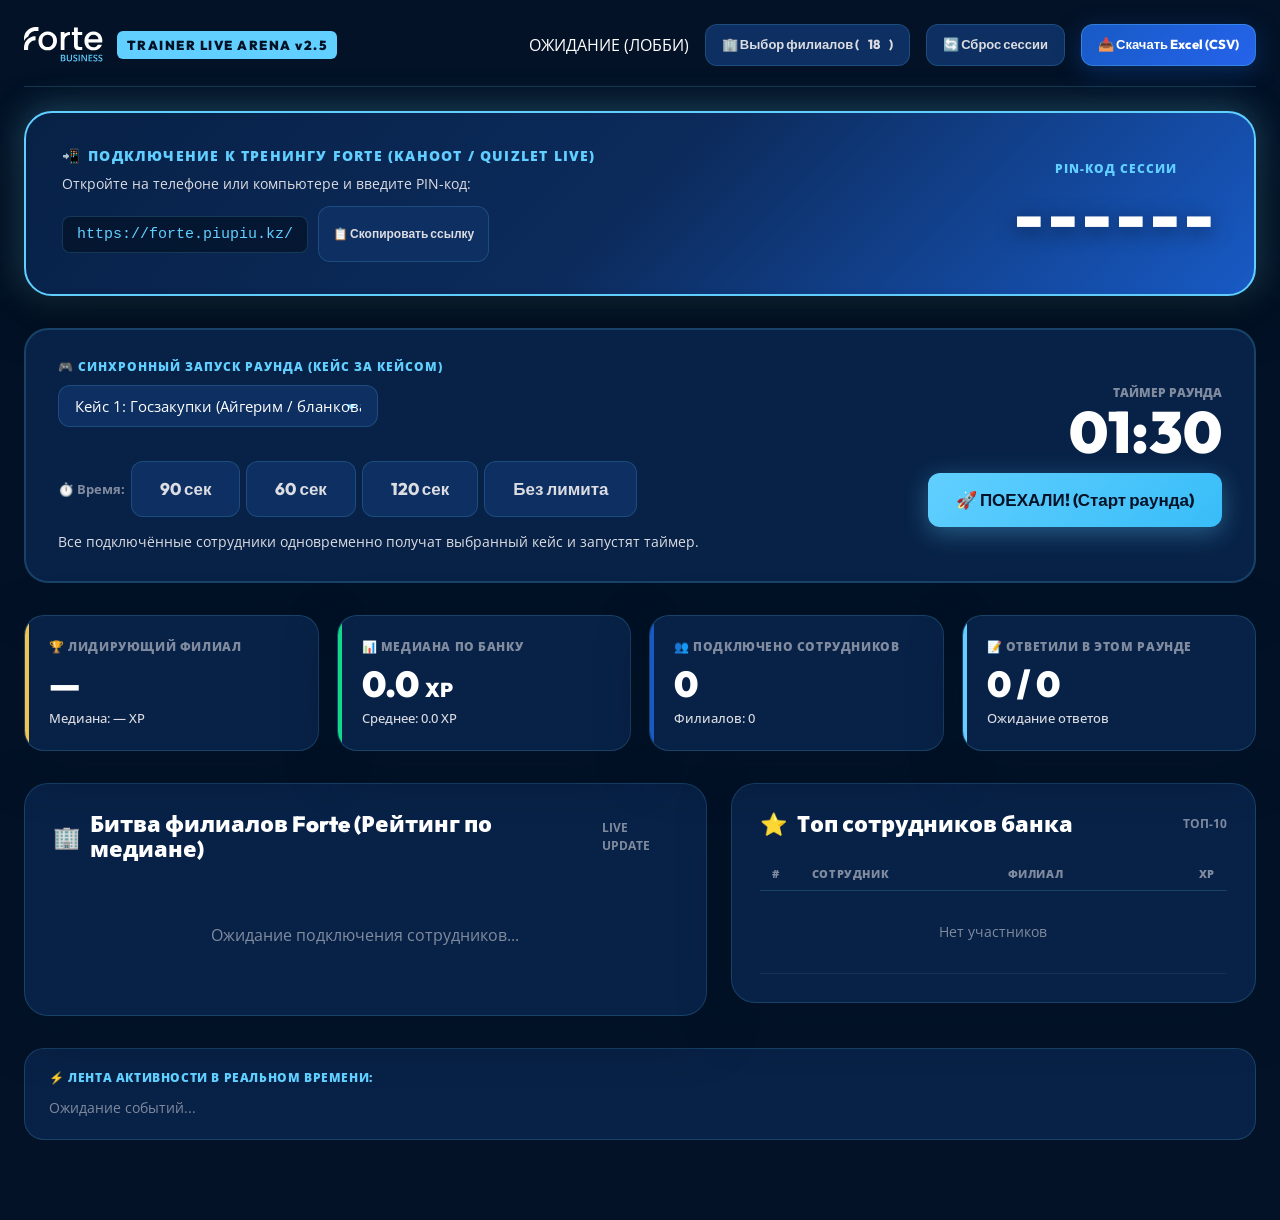
==== commit e94831b1: "fix: add cache-busting version query strings and disable server caching to force instant browser rel" ====
--- a/admin.html
+++ b/admin.html
@@ -7,7 +7,10 @@
   <link rel="preconnect" href="https://fonts.googleapis.com" />
   <link rel="preconnect" href="https://fonts.gstatic.com" crossorigin />
   <link href="https://fonts.googleapis.com/css2?family=Open+Sans:wght@300;400;500;600;700;800&family=Outfit:wght@600;700;800;900&display=swap" rel="stylesheet" />
-  <link rel="stylesheet" href="style.css" />
+  <meta http-equiv="Cache-Control" content="no-cache, no-store, must-revalidate" />
+  <meta http-equiv="Pragma" content="no-cache" />
+  <meta http-equiv="Expires" content="0" />
+  <link rel="stylesheet" href="style.css?v=2.5.0" />
   <style>
     :root {
       --admin-bg: #031226;
@@ -243,7 +246,7 @@
     <header class="admin-topbar">
       <div class="admin-brand">
         <img src="content/forte-business-dark.svg" alt="Forte Business" class="admin-logo" />
-        <span class="admin-badge">TRAINER LIVE ARENA</span>
+        <span class="admin-badge">TRAINER LIVE ARENA v2.5</span>
       </div>
 
       <div style="display:flex;align-items:center;gap:16px;">
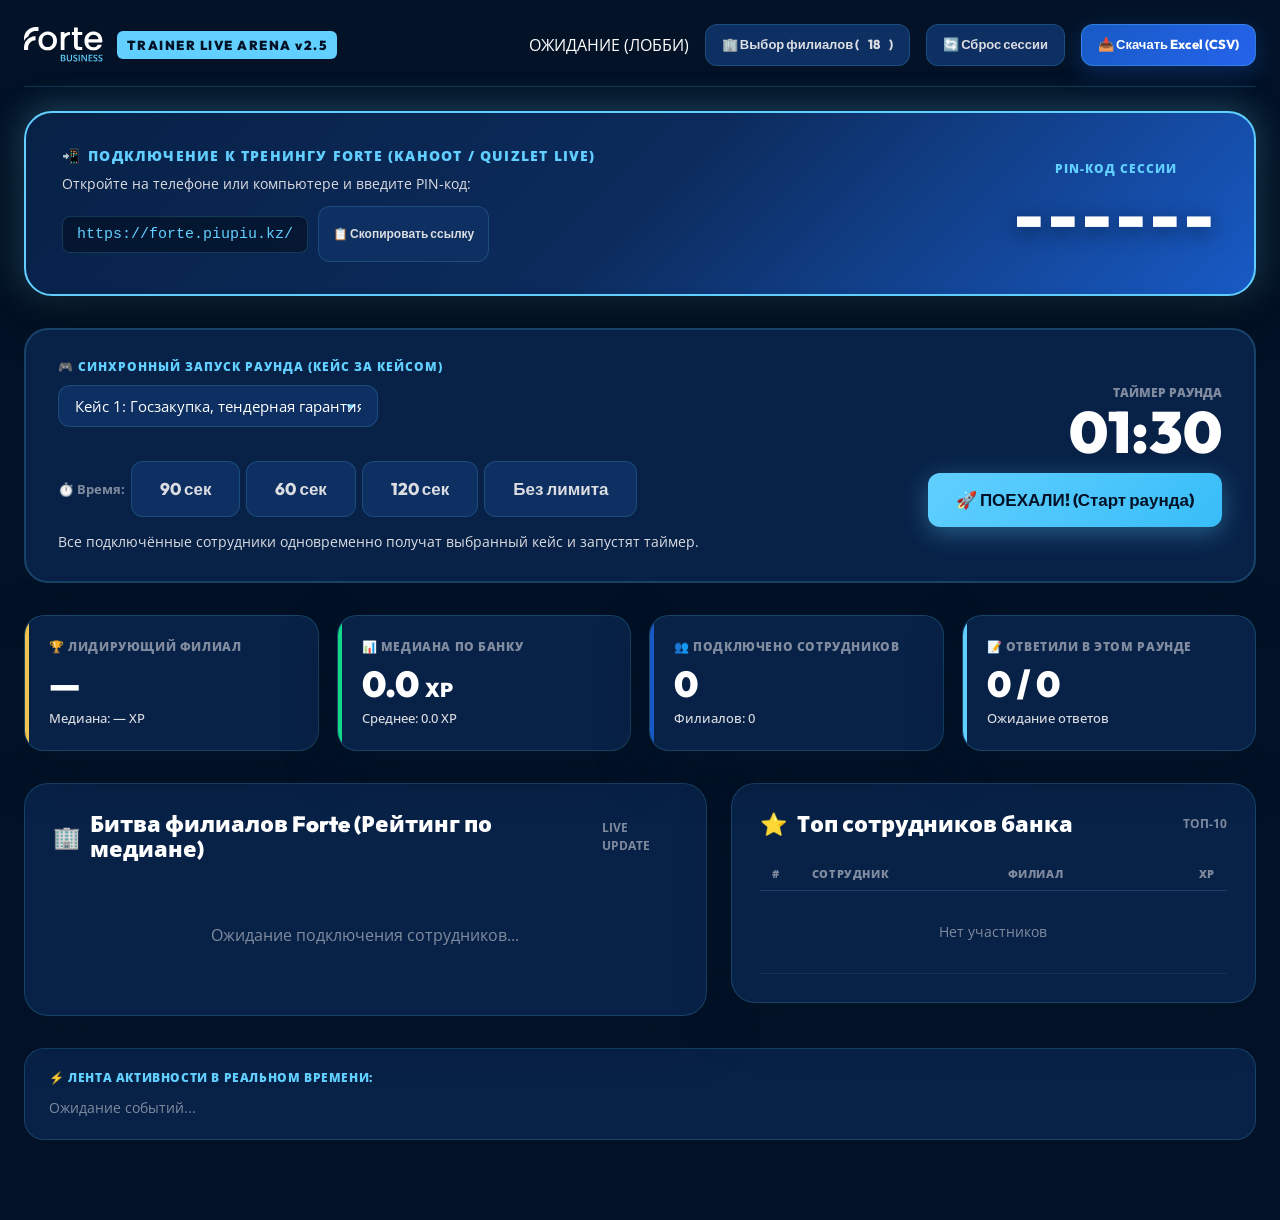
==== commit 7419ba36: "feat: add Case 7 (online platforms and electronic guarantees), pixel avatar, audio acting, dynamic a" ====
--- a/admin.html
+++ b/admin.html
@@ -320,6 +320,7 @@
               <option value="4">Кейс 4: Корпорация (Владимир Ильич / 600 млн)</option>
               <option value="5">Кейс 5: Нерезидент РК (Alex / 20 млн)</option>
               <option value="6">Кейс 6: Связанное лицо (Данияр / лимит 20 млн)</option>
+              <option value="7">Кейс 7: Онлайн-выпуск и площадки (Айгуль / электронные закупки)</option>
             </select>
 
             <div style="display:flex;align-items:center;gap:6px;" id="timer-presets">
@@ -462,11 +463,39 @@
       ({ '&':'&amp;', '<':'&lt;', '>':'&gt;', '"':'&quot;', "'":'&#39;' }[c]));
 
     async function init() {
+      await loadDynamicCases();
       setupFilialChips();
       setupTimerPresets();
       setupEventListeners();
       await fetchStats();
       pollInterval = setInterval(fetchStats, 1500);
+    }
+
+    async function loadDynamicCases() {
+      try {
+        const resp = await fetch('/all-cases.json?t=' + Date.now());
+        if (!resp.ok) return;
+        const data = await resp.json();
+        const cases = data.cases || [];
+        if (!cases.length) return;
+        const select = document.getElementById('select-case');
+        const currentVal = select.value;
+        select.innerHTML = '';
+        cases.forEach(c => {
+          const opt = document.createElement('option');
+          opt.value = c.id;
+          const clientName = c.client ? c.client.split('(')[0].trim() : '';
+          const clientBrief = c.client ? (c.client.match(/\(([^)]+)\)/)?.[1] || c.client) : '';
+          const titleShort = c.title ? (c.title.length > 32 ? c.title.slice(0, 32) + '...' : c.title) : '';
+          opt.textContent = `Кейс ${c.id}: ${titleShort} (${clientName || clientBrief})`;
+          select.appendChild(opt);
+        });
+        if (currentVal && select.querySelector(`option[value="${currentVal}"]`)) {
+          select.value = currentVal;
+        }
+      } catch (e) {
+        console.warn('Could not dynamically load cases:', e);
+      }
     }
 
     function setupFilialChips() {
@@ -583,7 +612,8 @@
       // Next Round Button
       document.getElementById('btn-next-round').addEventListener('click', () => {
         const select = document.getElementById('select-case');
-        const nextVal = Math.min(6, (parseInt(select.value, 10) || 1) + 1);
+        const maxVal = select.options.length ? parseInt(select.options[select.options.length - 1].value, 10) : 7;
+        const nextVal = Math.min(maxVal, (parseInt(select.value, 10) || 1) + 1);
         select.value = nextVal;
         document.getElementById('btn-start-round').click();
       });
